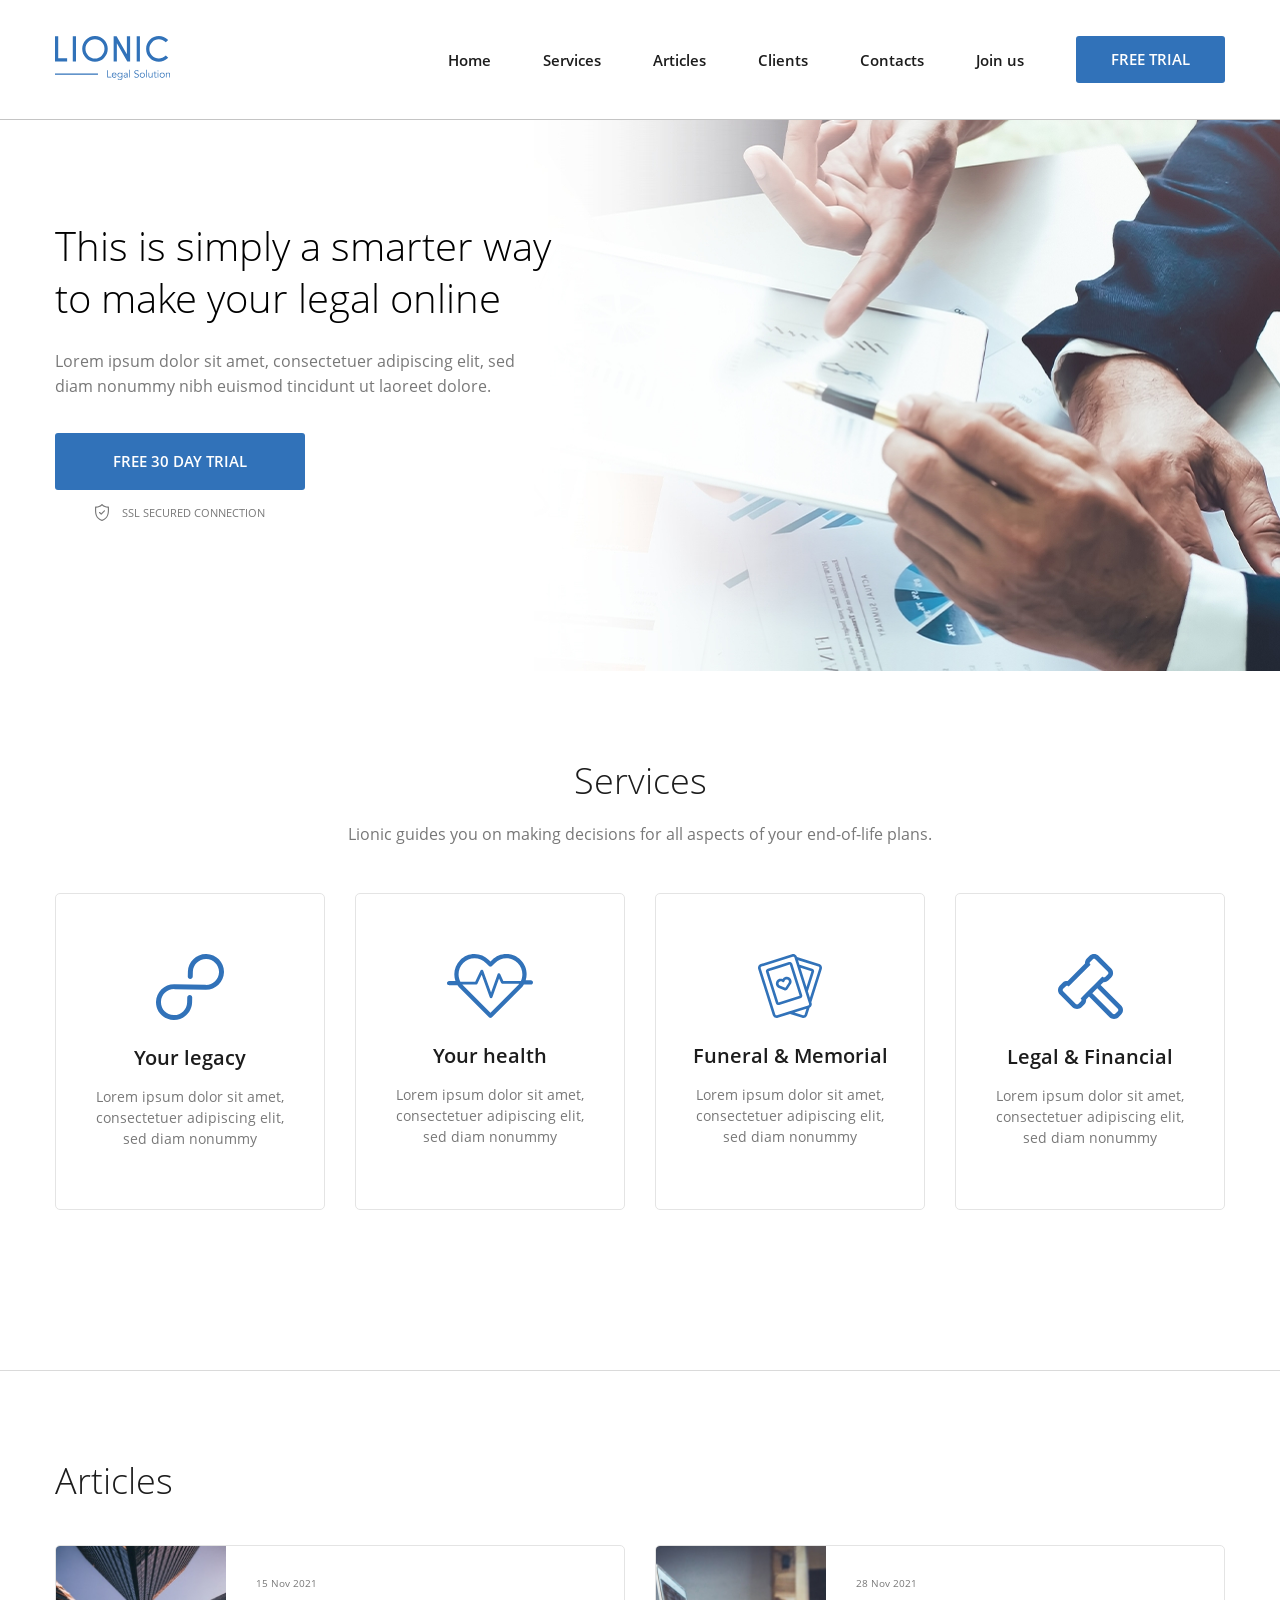
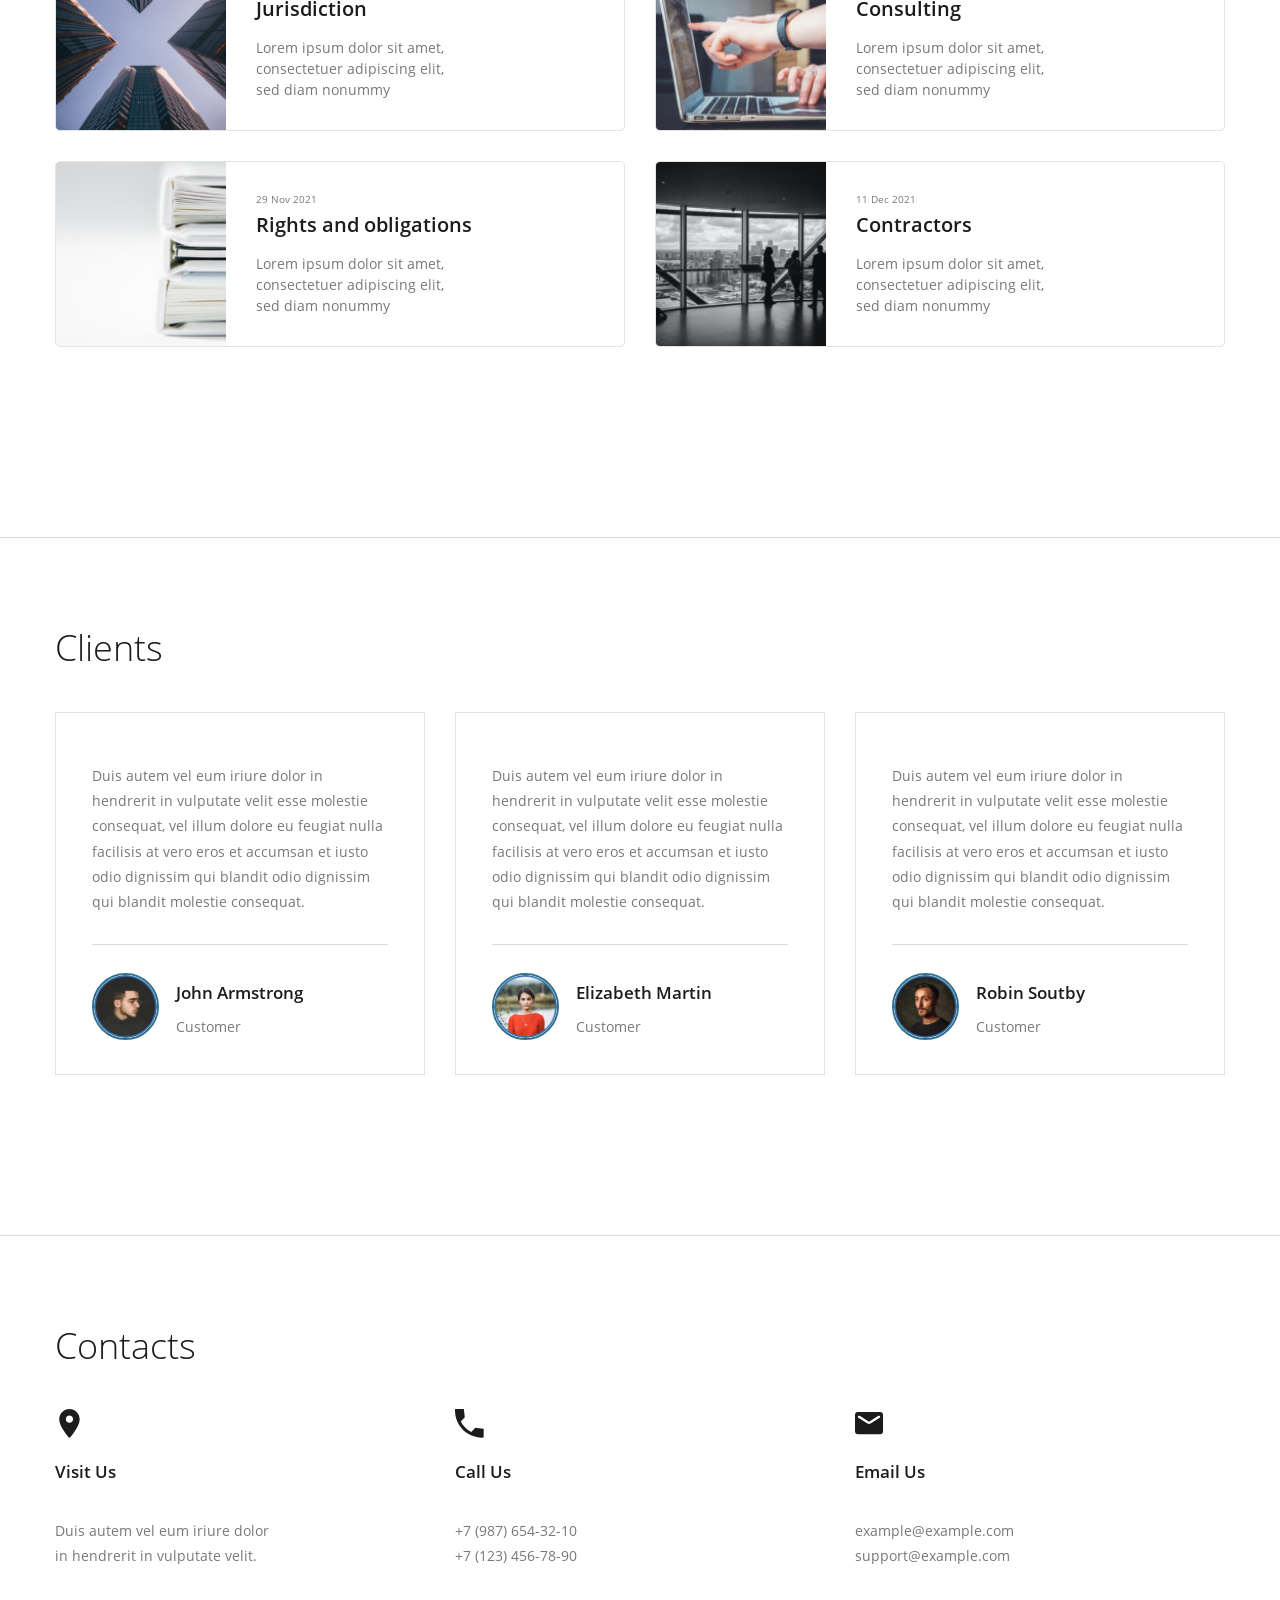
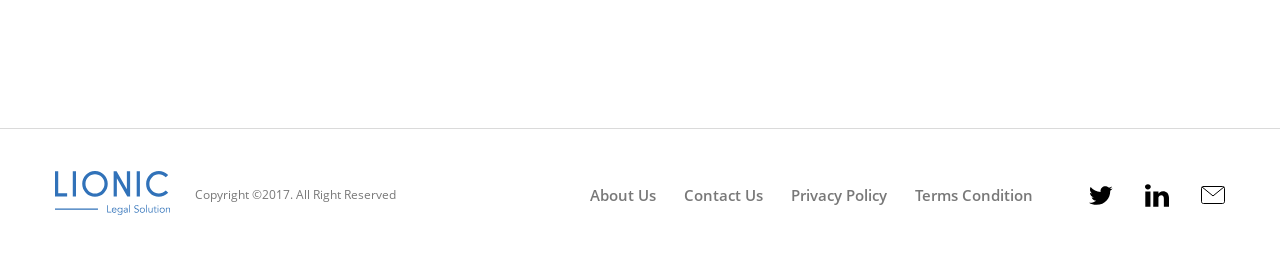
==== Lionic start/index.html @ 8b2e67ec "Новый репозиторий с пет-проектами" ====
<!DOCTYPE html>
<html lang="en">

<head>
    <meta charset="UTF-8">
    <meta name="viewport" content="width=device-width, initial-scale=1.0">
    <link rel="stylesheet" href="css/normalize.css">
    <link rel="stylesheet" href="css/style.css">
    <title>Lionic</title>
</head>

<body>
    <header class="header">
        <div class="container flex header-container">
            <a href="#" class="header-logo">
                <img src="img/logo.svg" class="header-logo" alt="Logo">
            </a>
            <nav class="header-nav">
                <ul class="list-reset header-list list-reset flex">
                    <li class="header-list-item">
                        <a href="#" class="header-link">
                            Home
                        </a>
                    </li>
                    <li class="header-list-item">
                        <a href="#services" class="header-link">
                            Services
                        </a>
                    </li>
                    <li class="header-list-item">
                        <a href="#articles" class="header-link">
                            Articles
                        </a>
                    </li>
                    <li class="header-list-item">
                        <a href="#clients" class="header-link">
                            Clients
                        </a>
                    </li>
                    <li class="header-list-item">
                        <a href="#contacts" class="header-link">
                            Contacts
                        </a>
                    </li>
                    <li class="header-list-item">
                        <a href="#join-us" class="header-link">
                            Join us
                        </a>
                    </li>
                </ul>
            </nav>
            <!-- тег с классом можно прописать: название_тега.класс_тега.подкласс_тега -->
            <button class="btn header-btn btn-reset">
                Free trial
            </button>
        </div>
    </header>
    <main class="main">
        <section id="hero" class="hero">
            <div class="container">
                <div class="hero-content flex">
                    <h1 class="hero-title">
                        This is&nbsp;simply a&nbsp;smarter way to&nbsp;make your legal online
                    </h1>
                    <p class="hero-desc">
                        Lorem ipsum dolor sit amet, consectetuer adipiscing elit, sed <br>diam nonummy nibh euismod
                        tincidunt ut&nbsp;laoreet dolore.
                    </p>
                    <div class="hero-wrapper flex">
                        <button class="btn hero-btn btn-reset">
                            FREE 30&nbsp;DAY TRIAL
                        </button>
                        <!-- прогонять весть текст через сайт типограф -->
                        <span class="hero-secure">
                            SSL secured connection
                        </span>
                    </div>
                </div>
            </div>
        </section>
        <section id="services" class="services section-offset">
            <div class="container">
                <h2 class="section-title services-title">
                    Services
                </h2>
                <p class="section-desc services-desc">
                    Lionic guides you on&nbsp;making decisions for all aspects of&nbsp;your end-of-life plans.
                </p>
                <ul class="list-reset services-items flex">
                    <li class="services-item flex">
                        <svg class="services-item-icon" width="68" height="66" viewBox="0 0 68 66" fill="none"
                            xmlns="http://www.w3.org/2000/svg">
                            <path
                                d="M50.3916 0.00398661C40.4366 -0.212013 32.1446 7.63799 31.8986 17.512L31.7746 22.483C31.7406 23.839 32.8316 24.973 34.1986 25.003C35.5656 25.032 36.7116 23.947 36.7446 22.591L36.8696 17.62C37.0476 10.471 43.0606 4.77799 50.2696 4.93399C57.4766 5.09099 63.1996 11.038 63.0216 18.187C62.8426 25.335 56.8296 31.029 49.6216 30.872L18.4986 30.197C8.54364 29.981 0.251644 37.831 0.00564401 47.705C-0.241356 57.579 7.64964 65.78 17.6056 65.995C27.5606 66.211 35.8526 58.362 36.0986 48.488L36.2216 43.572C36.2556 42.215 35.1646 41.082 33.7976 41.052C32.4306 41.022 31.2846 42.108 31.2506 43.464L31.1276 48.38C30.9496 55.529 24.9366 61.222 17.7276 61.066C10.5206 60.909 4.79764 54.962 4.97564 47.813C5.15464 40.664 11.1676 34.971 18.3756 35.127L49.4986 35.802C59.4546 36.018 67.7456 28.169 67.9926 18.295C68.2386 8.41999 60.3476 0.219987 50.3926 0.00498661L50.3916 0.00398661Z"
                                fill="#3172B9" />
                        </svg>
                        <h3 class="services-item-title">
                            Your legacy
                        </h3>
                        <p class="services-item-desc">
                            Lorem ipsum dolor sit amet, consectetuer adipiscing elit, sed diam nonummy
                        </p>
                    </li>
                    <li class="services-item flex">
                        <svg class="services-item-icon" width="86" height="64" viewBox="0 0 86 64" fill="none"
                            xmlns="http://www.w3.org/2000/svg">
                            <path
                                d="M79.622 20.272C79.622 22.336 79.316 24.352 78.726 26.27H83.868C85.045 26.27 86 27.227 86 28.406C86 29.586 85.045 30.541 83.868 30.541H77.47C77.268 30.541 77.073 30.513 76.888 30.461C76.0053 31.9743 74.9311 33.3675 73.692 34.606L44.972 63.374C44.7741 63.5725 44.539 63.73 44.2802 63.8375C44.0213 63.9449 43.7438 64.0002 43.4635 64.0002C43.1832 64.0002 42.9057 63.9449 42.6468 63.8375C42.388 63.73 42.1529 63.5725 41.955 63.374L13.233 34.606C12.1963 33.5688 11.2752 32.422 10.486 31.186C10.315 31.23 10.136 31.254 9.95 31.254H2.132C1.85176 31.2537 1.57431 31.1983 1.31551 31.0908C1.0567 30.9833 0.821595 30.8259 0.623621 30.6276C0.425646 30.4292 0.268677 30.1938 0.161676 29.9348C0.0546755 29.6758 -0.000261829 29.3983 9.38171e-07 29.118C9.38171e-07 27.938 0.955001 26.982 2.132 26.982H8.447C5.965 19.861 7.56 11.618 13.233 5.93801C15.1066 4.05015 17.3363 2.55313 19.793 1.5338C22.2497 0.514473 24.8843 -0.00687342 27.544 1.15198e-05C32.95 1.15198e-05 38.034 2.10901 41.856 5.93801L43.463 7.54701L45.07 5.93701C46.9438 4.04921 49.1737 2.55231 51.6306 1.53315C54.0874 0.513987 56.7222 -0.0071368 59.382 1.15198e-05C62.0417 -0.00681806 64.6763 0.514553 67.133 1.53388C69.5896 2.55321 71.8194 4.0502 73.693 5.93801C75.5791 7.8172 77.0741 10.0515 78.0918 12.5117C79.1094 14.972 79.6295 17.6096 79.622 20.272ZM70.678 8.95701C69.1987 7.46697 67.4383 6.28548 65.4989 5.48108C63.5595 4.67667 61.4796 4.26536 59.38 4.27101C57.2807 4.26563 55.2012 4.67706 53.2622 5.48146C51.3231 6.28586 49.563 7.46721 48.084 8.95701L44.969 12.077C44.7713 12.2754 44.5364 12.4329 44.2777 12.5403C44.019 12.6478 43.7416 12.7031 43.4615 12.7031C43.1814 12.7031 42.904 12.6478 42.6453 12.5403C42.3866 12.4329 42.1517 12.2754 41.954 12.077L38.84 8.95701C37.3608 7.46718 35.6005 6.28582 33.6613 5.48142C31.7221 4.67703 29.6424 4.26561 27.543 4.27101C25.4437 4.26546 23.3642 4.67682 21.4251 5.48123C19.486 6.28564 17.7259 7.46708 16.247 8.95701C11.173 14.04 10.232 21.718 13.425 27.763H28.236L33.538 16.479C33.783 15.959 34.277 15.634 34.891 15.663C35.1717 15.6764 35.4421 15.7726 35.6681 15.9396C35.8942 16.1065 36.0657 16.3367 36.161 16.601L44.051 38.487L50.542 20.168C50.6364 19.9007 50.8086 19.6678 51.0365 19.4992C51.2643 19.3306 51.5374 19.2341 51.8206 19.2221C52.1038 19.21 52.3842 19.283 52.6255 19.4316C52.8669 19.5802 53.0583 19.7977 53.175 20.056L56.351 27.051H73.852C76.612 21.125 75.555 13.842 70.678 8.95701ZM16.248 31.586L43.463 58.844L70.678 31.586C71.2253 31.038 71.7323 30.4512 72.195 29.83H55.736C55.179 29.83 54.373 29.573 54.143 29.064L52.046 24.444L45.404 43.189C45.204 43.755 44.67 44.135 44.069 44.136H44.066C43.466 44.136 42.933 43.76 42.729 43.196L34.653 20.798L30.426 29.794C30.192 30.292 29.99 30.541 29.439 30.541H15.293C15.593 30.901 15.912 31.249 16.248 31.586Z"
                                fill="#3172B9" />
                        </svg>

                        <h3 class="services-item-title">
                            Your health
                        </h3>
                        <p class="services-item-desc">
                            Lorem ipsum dolor sit amet, consectetuer adipiscing elit, sed diam nonummy
                        </p>
                    </li>
                    <li class="services-item flex">
                        <svg class="services-item-icon" width="64" height="64" viewBox="0 0 64 64" fill="none"
                            xmlns="http://www.w3.org/2000/svg">
                            <path
                                d="M63.8101 15.0712L53.3321 48.1442L53.5791 48.9242C53.7393 49.4246 53.7986 49.9519 53.7536 50.4754C53.7086 50.999 53.5603 51.5084 53.3171 51.9742C52.9241 52.7302 52.3171 53.3272 51.5701 53.7022L51.5611 53.7352L49.1941 61.2052C48.8722 62.2153 48.1632 63.0567 47.2223 63.5451C46.2815 64.0335 45.1853 64.1292 44.1741 63.8112L32.0001 59.9552L19.8261 63.8112C18.8148 64.1292 17.7187 64.0335 16.7778 63.5451C15.8369 63.0567 15.1279 62.2153 14.8061 61.2052L0.188058 15.0722C0.0280711 14.5716 -0.0310613 14.0444 0.0140824 13.5208C0.0592262 12.9973 0.20775 12.4879 0.451058 12.0222C0.69167 11.5548 1.02267 11.1398 1.42487 10.8013C1.82706 10.4628 2.29245 10.2075 2.79406 10.0502L33.9431 0.185169C34.9542 -0.133462 36.0504 -0.0381761 36.9915 0.450138C37.9325 0.938452 38.6415 1.77995 38.9631 2.79017L39.0401 3.03217C39.0491 3.03417 39.0581 3.03517 39.0661 3.03817L61.2061 10.0512C61.7073 10.2085 62.1723 10.4635 62.5743 10.8017C62.9763 11.1398 63.3073 11.5543 63.5481 12.0212C64.0401 12.9712 64.1331 14.0532 63.8101 15.0712ZM48.4441 54.7482L36.4161 58.5572L44.9781 61.2692C45.3153 61.3759 45.6811 61.3444 45.9951 61.1817C46.3092 61.019 46.5458 60.7382 46.6531 60.4012L48.4441 54.7482ZM51.0371 49.7302L36.4211 3.59617C36.3142 3.25923 36.078 2.97846 35.7644 2.81553C35.4507 2.65259 35.0852 2.62081 34.7481 2.72717L3.60006 12.5932C3.26006 12.7002 2.98306 12.9332 2.81906 13.2502C2.73787 13.4054 2.68829 13.5753 2.67319 13.7499C2.65808 13.9244 2.67775 14.1003 2.73106 14.2672L17.3471 60.4002C17.5691 61.1012 18.3201 61.4902 19.0211 61.2692L31.5611 57.2972C31.5891 57.2872 31.6171 57.2772 31.6461 57.2702L50.1691 51.4032C50.5091 51.2962 50.7861 51.0632 50.9491 50.7462C51.1141 50.4302 51.1451 50.0692 51.0371 49.7292V49.7302ZM48.4971 32.8832L53.4461 17.2632L42.4451 13.7792L48.4971 32.8832ZM61.1801 13.2482C61.0998 13.0927 60.9896 12.9547 60.8557 12.8421C60.7218 12.7295 60.567 12.6446 60.4001 12.5922L40.0231 6.13817L41.4691 10.6992C41.5571 10.7092 41.6451 10.7272 41.7321 10.7552L54.2501 14.7202C54.5841 14.8251 54.894 14.9951 55.1619 15.2205C55.4299 15.4458 55.6505 15.722 55.8111 16.0332C55.9734 16.3437 56.0726 16.6834 56.1028 17.0325C56.133 17.3817 56.0937 17.7333 55.9871 18.0672L49.8951 37.2952L51.9331 43.7292L61.2681 14.2652C61.3751 13.9252 61.3441 13.5652 61.1801 13.2482ZM30.9401 23.3342C31.5152 23.6305 32.0259 24.038 32.4425 24.533C32.8591 25.0281 33.1733 25.6008 33.3671 26.2182C33.5725 26.8636 33.633 27.5464 33.5443 28.2179C33.4557 28.8895 33.22 29.5332 32.8541 30.1032L29.6411 35.1242C29.3916 35.5124 29.0489 35.8318 28.6441 36.0533C28.2393 36.2748 27.7855 36.3913 27.3241 36.3922C26.9701 36.3922 26.6161 36.3242 26.2841 36.1882L20.7651 33.9342C20.1378 33.6788 19.5745 33.2882 19.1154 32.7902C18.6563 32.2922 18.3127 31.6991 18.1091 31.0532C17.9119 30.437 17.8389 29.7879 17.8943 29.1433C17.9498 28.4988 18.1326 27.8716 18.4321 27.2982C18.7284 26.723 19.1359 26.2124 19.631 25.7958C20.126 25.3792 20.6988 25.0649 21.3161 24.8712C22.3839 24.536 23.5338 24.5727 24.5781 24.9752C25.1998 24.0444 26.1189 23.352 27.1851 23.0112C27.8013 22.8143 28.4504 22.7414 29.0949 22.7969C29.7394 22.8523 30.3665 23.0349 30.9401 23.3342ZM30.8251 27.0232C30.7361 26.7402 30.5919 26.4777 30.4009 26.2508C30.2098 26.0239 29.9757 25.8371 29.7121 25.7012C29.4491 25.5638 29.1615 25.48 28.8659 25.4546C28.5703 25.4292 28.2726 25.4627 27.9901 25.5532C27.6178 25.6698 27.2823 25.8815 27.0168 26.1673C26.7513 26.4532 26.565 26.8033 26.4761 27.1832C26.4221 27.4065 26.3114 27.6121 26.1547 27.7801C25.998 27.9481 25.8006 28.0729 25.5816 28.1422C25.3626 28.2116 25.1294 28.2233 24.9045 28.1762C24.6797 28.129 24.4708 28.0247 24.2981 27.8732C24.0064 27.614 23.6523 27.4353 23.2705 27.3546C22.8888 27.274 22.4926 27.2942 22.1211 27.4132C21.838 27.5024 21.5755 27.6468 21.3488 27.8382C21.122 28.0296 20.9355 28.2641 20.8001 28.5282C20.6627 28.7911 20.5789 29.0788 20.5535 29.3743C20.5281 29.6699 20.5616 29.9676 20.6521 30.2502C20.8271 30.8032 21.2371 31.2472 21.7751 31.4672L27.2931 33.7212C27.3114 33.7292 27.3322 33.7299 27.3511 33.7232C27.3696 33.7176 27.3856 33.7055 27.3961 33.6892L30.6091 28.6672C30.9231 28.1772 31.0021 27.5792 30.8261 27.0252L30.8251 27.0232ZM44.1721 40.9302C44.2788 41.2638 44.3183 41.6152 44.2882 41.9642C44.2582 42.3132 44.1592 42.6527 43.9971 42.9632C43.8365 43.2746 43.6158 43.5511 43.3477 43.7767C43.0796 44.0022 42.7694 44.1723 42.4351 44.2772L21.2401 50.9922C20.5659 51.2044 19.835 51.1408 19.2077 50.8152C18.5803 50.4896 18.1076 49.9286 17.8931 49.2552L8.01306 18.0682C7.90624 17.7344 7.8667 17.3828 7.89674 17.0336C7.92678 16.6845 8.0258 16.3448 8.18806 16.0342C8.34862 15.723 8.56923 15.4468 8.83717 15.2215C9.1051 14.9961 9.41503 14.8261 9.74906 14.7212L30.9451 8.00717C31.6194 7.79435 32.3506 7.85772 32.9782 8.18336C33.6059 8.509 34.0788 9.07032 34.2931 9.74417L44.1721 40.9302ZM41.6301 41.7352L31.7501 10.5492L21.9781 13.6432L10.5531 17.2622L20.4331 48.4482L41.6301 41.7352Z"
                                fill="#3172B9" />
                        </svg>
                        <h3 class="services-item-title">
                            Funeral &amp;&nbsp;Memorial
                        </h3>
                        <p class="services-item-desc">
                            Lorem ipsum dolor sit amet, consectetuer adipiscing elit, sed diam nonummy
                        </p>
                    </li>
                    <li class="services-item flex">
                        <svg class="services-item-icon" width="65" height="65" viewBox="0 0 65 65" fill="none"
                            xmlns="http://www.w3.org/2000/svg">
                            <path
                                d="M63.131 51.506C64.3269 52.7045 64.9985 54.3285 64.9985 56.0215C64.9985 57.7146 64.3269 59.3385 63.131 60.537L60.54 63.13C59.9482 63.7249 59.2442 64.1965 58.4689 64.5175C57.6935 64.8385 56.8622 65.0025 56.023 65C55.184 65.0024 54.3529 64.8384 53.5777 64.5174C52.8025 64.1964 52.0987 63.7249 51.507 63.13L30.988 42.613L28.126 45.475C28.2028 46.397 28.077 47.3246 27.7574 48.1928C27.4378 49.061 26.9322 49.8488 26.276 50.501L23.55 53.227C22.9583 53.8218 22.2545 54.2934 21.4793 54.6143C20.7042 54.9353 19.873 55.0994 19.034 55.097C18.1952 55.0993 17.3642 54.9352 16.5892 54.6142C15.8142 54.2932 15.1106 53.8217 14.519 53.227L1.86503 40.575C0.66925 39.3767 -0.00231934 37.7529 -0.00231934 36.06C-0.00231934 34.3671 0.66925 32.7434 1.86503 31.545L4.59103 28.819C5.24326 28.1629 6.03107 27.6573 6.89928 27.3377C7.76748 27.0182 8.69507 26.8923 9.61703 26.969L26.97 9.61902C26.8953 8.69769 27.0219 7.77112 27.341 6.90358C27.6601 6.03605 28.1641 5.24832 28.818 4.59502L31.543 1.87002C32.1347 1.27539 32.8383 0.803958 33.6133 0.48298C34.3883 0.162003 35.2192 -0.00214761 36.058 2.1214e-05C37.764 2.1214e-05 39.368 0.664021 40.574 1.87002L53.227 14.522C54.4226 15.7205 55.094 17.3442 55.094 19.037C55.094 20.7298 54.4226 22.3536 53.227 23.552L50.502 26.278C49.8497 26.9342 49.0617 27.4398 48.1933 27.7594C47.3249 28.079 46.3972 28.2048 45.475 28.128L42.613 30.99L63.131 51.506ZM31.164 35.784L35.783 31.165L39.243 27.705L44.398 22.551L44.798 22.951C45.126 23.279 45.556 23.443 45.986 23.443C46.416 23.443 46.846 23.279 47.175 22.951L49.9 20.226C50.0561 20.07 50.1798 19.8848 50.2643 19.681C50.3487 19.4771 50.3922 19.2587 50.3922 19.038C50.3922 18.8174 50.3487 18.5989 50.2643 18.3951C50.1798 18.1912 50.0561 18.006 49.9 17.85L37.246 5.19702C37.0901 5.04084 36.905 4.91699 36.7011 4.83256C36.4972 4.74813 36.2787 4.70479 36.058 4.70502C35.628 4.70502 35.198 4.86902 34.87 5.19702L32.144 7.92202C31.9879 8.07804 31.864 8.26332 31.7794 8.46725C31.6949 8.67118 31.6514 8.88977 31.6514 9.11052C31.6514 9.33128 31.6949 9.54987 31.7794 9.7538C31.864 9.95773 31.9879 10.143 32.144 10.299L32.544 10.699L10.694 32.546L10.294 32.146C10.1381 31.9898 9.95296 31.866 9.74909 31.7816C9.54523 31.6971 9.32669 31.6538 9.10603 31.654C8.67603 31.654 8.24603 31.818 7.91803 32.146L5.19303 34.87C5.03701 35.026 4.91325 35.2112 4.82881 35.4151C4.74437 35.6189 4.70091 35.8374 4.70091 36.058C4.70091 36.2787 4.74437 36.4971 4.82881 36.701C4.91325 36.9048 5.03701 37.09 5.19303 37.246L17.846 49.9C18.174 50.228 18.604 50.392 19.034 50.392C19.464 50.392 19.894 50.228 20.223 49.9L22.948 47.175C23.1042 47.019 23.2281 46.8337 23.3126 46.6298C23.3971 46.4259 23.4407 46.2073 23.4407 45.9865C23.4407 45.7658 23.3971 45.5472 23.3126 45.3433C23.2281 45.1393 23.1042 44.954 22.948 44.798L22.548 44.398L27.703 39.244L31.164 35.784ZM59.804 54.834L39.285 34.317L34.315 39.287L54.835 59.803C55.162 60.131 55.593 60.295 56.023 60.295C56.453 60.295 56.883 60.131 57.211 59.803L59.804 57.21C59.9601 57.054 60.0838 56.8688 60.1683 56.665C60.2527 56.4611 60.2962 56.2427 60.2962 56.022C60.2962 55.8014 60.2527 55.5829 60.1683 55.3791C60.0838 55.1752 59.9601 54.99 59.804 54.834Z"
                                fill="#3172B9" />
                        </svg>
                        <h3 class="services-item-title">
                            Legal &amp;&nbsp;Financial
                        </h3>
                        <p class="services-item-desc">
                            Lorem ipsum dolor sit amet, consectetuer adipiscing elit, sed diam nonummy
                        </p>
                    </li>
                </ul>
            </div>
        </section>
        <section id="articles" class="articles section-offset">
            <div class="container">
                <h2 class="section-title articles-title">
                    Articles
                </h2>
                <ul class="list-reset articles-list flex">
                    <li class="articles-item">
                        <article class="blog-preview flex">
                            <img src="img/blog-1.jpg" alt="Blog photo 1" class="blog-preview-image">
                            <div class="blog-preview-text">
                                <time datetime="2021-11-15 19:30" class="blog-preview-time">
                                    15 Nov 2021
                                </time>
                                <h3 class="blog-preview-title">
                                    Jurisdiction
                                </h3>
                                <p class="blog-preview-desc">
                                    Lorem ipsum dolor sit amet, consectetuer adipiscing elit, sed diam nonummy
                                </p>
                            </div>
                        </article>
                    </li>
                    <li class="articles-item">
                        <article class="blog-preview flex">
                            <img src="img/blog-2.jpg" alt="Blog photo 2" class="blog-preview-image">
                            <div class="blog-preview-text">
                                <time datetime="2021-11-15 19:30" class="blog-preview-time">
                                    28 Nov 2021
                                </time>
                                <h3 class="blog-preview-title">
                                    Consulting
                                </h3>
                                <p class="blog-preview-desc">
                                    Lorem ipsum dolor sit amet, consectetuer adipiscing elit, sed diam nonummy
                                </p>
                            </div>
                        </article>
                    </li>
                    <li class="articles-item">
                        <article class="blog-preview flex">
                            <img src="img/blog-3.jpg" alt="Blog photo 3" class="blog-preview-image">
                            <div class="blog-preview-text">
                                <time datetime="2021-11-15 19:30" class="blog-preview-time">
                                    29 Nov 2021
                                </time>
                                <h3 class="blog-preview-title">
                                    Rights and obligations
                                </h3>
                                <p class="blog-preview-desc">
                                    Lorem ipsum dolor sit amet, consectetuer adipiscing elit, sed diam nonummy
                                </p>
                            </div>
                        </article>
                    </li>
                    <li class="articles-item">
                        <article class="blog-preview flex">
                            <img src="img/blog-4.jpg" alt="Blog photo 4" class="blog-preview-image">
                            <div class="blog-preview-text">
                                <time datetime="2021-11-15 19:30" class="blog-preview-time">
                                    11 Dec 2021
                                </time>
                                <h3 class="blog-preview-title">
                                    Contractors
                                </h3>
                                <p class="blog-preview-desc">
                                    Lorem ipsum dolor sit amet, consectetuer adipiscing elit, sed diam nonummy
                                </p>
                            </div>
                        </article>
                    </li>
                </ul>
            </div>
        </section>
        <section id="clients" class="clients section-offset">
            <div class="container">
                <h2 class="section-title clients-title">
                    Clients
                </h2>
                <ul class="list-reset clients-list flex">
                    <li class="clients-item flex">
                        <p class="clients-item-desc">
                            Duis autem vel eum iriure dolor in hendrerit in vulputate velit esse molestie consequat, vel
                            illum dolore eu feugiat nulla facilisis at vero eros et accumsan et iusto odio dignissim qui
                            blandit odio dignissim qui blandit molestie consequat.
                        </p>
                        <div class="clients-user flex">
                            <div class="clients-avatar">
                                <img src="img/client-1.jpg" alt="John Armstrong">
                            </div>
                            <div class="clients-text">

                                <div class="clients-name">
                                    John Armstrong
                                </div>
                                <span class="clients-post">
                                    Customer
                                </span>
                            </div>
                        </div>
                    </li>
                    <li class="clients-item flex">
                        <p class="clients-item-desc">
                            Duis autem vel eum iriure dolor in hendrerit in vulputate velit esse molestie consequat, vel
                            illum dolore eu feugiat nulla facilisis at vero eros et accumsan et iusto odio dignissim qui
                            blandit odio dignissim qui blandit molestie consequat.
                        </p>
                        <div class="clients-user flex">
                            <div class="clients-avatar">
                                <img src="img/client-2.jpg" alt="Elizabeth Martin">
                            </div>
                            <div class="clients-text">

                                <div class="clients-name">
                                    Elizabeth Martin
                                </div>
                                <span class="clients-post">
                                    Customer
                                </span>
                            </div>
                        </div>
                    </li>
                    <li class="clients-item flex">
                        <p class="clients-item-desc">
                            Duis autem vel eum iriure dolor in hendrerit in vulputate velit esse molestie consequat, vel
                            illum dolore eu feugiat nulla facilisis at vero eros et accumsan et iusto odio dignissim qui
                            blandit odio dignissim qui blandit molestie consequat.
                        </p>
                        <div class="clients-user flex">
                            <div class="clients-avatar">
                                <img src="img/client-3.jpg" alt="Robin Soutby">
                            </div>
                            <div class="clients-text">

                                <div class="clients-name">
                                    Robin Soutby
                                </div>
                                <span class="clients-post">
                                    Customer
                                </span>
                            </div>
                        </div>
                    </li>
                </ul>

            </div>
        </section>
        <section id="contacts" class="contacts section-offset">
            <div class="container">
                <h2 class="section-title contacts-title">
                    Contacts
                </h2>
                <address class="contacts-address">
                    <ul class="list-reset contacts-list flex">
                        <li class="contacts-item flex contacts-item-address">
                            <strong class="contacts-item-caption">Visit Us</strong>
                            <p class="contacts-item-text">
                                Duis autem vel eum iriure dolor in&nbsp;hendrerit in&nbsp;vulputate velit.
                            </p>
                        </li>
                        <li class="contacts-item flex contacts-item-call">
                            <strong class="contacts-item-caption">Call Us</strong>
                            <a href="tel:+79876543210" class="contacts-item-link">
                                +7 (987) 654-32-10
                            </a>
                            <a href="tel:+71234567890" class="contacts-item-link">
                                +7 (123) 456-78-90
                            </a>
                            <!-- если номер в ссылке то нужна приписка tel: -->

                        </li>
                        <li class="contacts-item flex contacts-item-mail">
                            <strong class="contacts-item-caption">Email Us</strong>
                            <a href="mailto:example@example.com" class="contacts-item-link">
                                example@example.com
                            </a>
                            <a href="mailto:support@example.com" class="contacts-item-link">
                                support@example.com
                            </a>
                            <!-- если почта в ссылке то нужна приписка mailto: -->
                        </li>
                    </ul>
                </address>
            </div>

        </section>
        <!-- <section id="join-us" class="join-us">

        </section> -->
    </main>
    <footer class="footer">
        <div class="container flex footer-container">
            <div class="footer-left flex">
                <a href="#" class="footer-logo">
                    <img src="img/logo.svg" alt="Logo">
                </a>
                <small class="footer-copy">
                    Copyright ©2017. All Right Reserved
                </small>
            </div>
            <div class="footer-right flex">
                <nav class="footer-nav">
                    <ul class="footer-list list-reset flex">
                        <li class="footer-item">
                            <a href="#" target="_blank" class="footer-link">About Us</a>
                        </li>
                        <li class="footer-item">
                            <a href="#" target="_blank" class="footer-link">Contact Us</a>
                        </li>
                        <li class="footer-item">
                            <a href="#" target="_blank" class="footer-link">Privacy Policy</a>
                        </li>
                        <li class="footer-item">
                            <a href="#" target="_blank" class="footer-link">Terms Condition</a>
                        </li>
                    </ul>
                </nav>
                <ul class="social list-reset flex">
                    <li class="social-item"><a href="#" class="social-link social-link-tw"></a></li>
                    <li class="social-item"><a href="#" class="social-link social-link-linkedin"></a></li>
                    <li class="social-item"><a href="#" class="social-link social-link-mail"></a></li>
                </ul>
            </div>
        </div>
    </footer>
</body>

</html>
---- Lionic start/css/style.css ----
html {
  box-sizing: border-box;
}

*,
*::before,
*::after {
  box-sizing: inherit;
}

a {
  color: inherit;
  text-decoration: none;
}

img {
  max-width: 100%;
}

@font-face {
  font-family: "OpenSans";
  src: local("OpenSans-Regular"), 
    url("../fonts/OpenSansRegular.woff2"), format("woff2"),
    url("../fonts/OpenSansRegular.woff"), format("woff");
  font-weight: 400;
  font-style: normal;
  font-display: swap;
}

@font-face {
  font-family: "OpenSans";
  src: local("OpenSans-Light"), 
    url("../fonts/OpenSansLight.woff2"), format("woff2"),
    url("../fonts/OpenSansLight.woff"), format("woff");
  font-weight: 300;
  font-style: normal;
  font-display: swap;
}

@font-face {
  font-family: "OpenSans";
  src: local("OpenSans-Bold"), 
    url("../fonts/OpenSansSemiBold.woff2"), format("woff2"),
    url("../fonts/OpenSansSemiBold.woff"), format("woff");
  font-weight: 600;
  font-style: normal;
  font-display: swap;
}

/* так подлючать шрифты, скачать заранее */

body {
  min-width: 1200px;
  font-family: "OpenSans", sans-serif;
  font-weight: 400;
}

/* glob */
.list-reset {
  margin: 0;
  padding: 0;
  list-style: none;
}

.btn-reset {
  padding: 0;
  border: none;
  background-color: transparent;
  cursor: pointer;
}

.flex {
  display: flex;
}

.container {
  width: 1200px;
  padding: 0 15px;
  margin: 0 auto;
}

.section-title {
  margin: 0;
  margin-bottom: 40px;
  font-weight: 300;
  font-size: 36px;
  line-height: 1.3;
  color: #1c1c1c;
}

.section-desc {
  margin: 0;
  margin-bottom: 50px;
  font-weight: 400;
  font-size: 16px;
  text-align: center;
  color: #787878;
}

.section-offset {
  padding-top: 87px;
  padding-bottom: 160px;
}

/* header */
.header {
  padding: 36px 0;
  border-bottom: 1px solid #c4c4c4;
  background-color: #fff;
}

.header-link {
  font-weight: 600;
  font-size: 15px;
  color: #1c1c1c
}

.btn {
  font-weight: 600;
  font-size: 15px;
  color: #fff;
  text-transform: uppercase;
  border-radius: 3px;
  padding: 15px 35px;
  background-color: #3172b9;
}

.header-container {
  align-items: center;
}

.header-logo {
  margin-right: auto;

}

.header-nav {
  margin-right: 52px;
}

.header-list-item:not(:last-child) {
  margin-right: 52px;
}

/* hero */
.hero {
  padding-top: 100px;
  padding-bottom: 150px;
  background-image: url('../img/hero-bg.jpg');
  background-size: cover;
  background-repeat: no-repeat;
  background-position: center;
}

.hero-content {
  max-width: 50%;
  flex-direction: column;
  align-items: flex-start;
}

.hero-title {
  margin: 0;
  margin-bottom: 25px;
  font-weight: 300;
  font-size: 40px;
  line-height: 1.3;
}

.hero-desc {
  margin: 0;
  margin-bottom: 34px;
  font-weight: 400;
  font-size: 16px;
  line-height: 1.55;
  color: #787878;
}

.hero-wrapper {
  flex-direction: column;
  align-items: center;
}

.hero-btn {
  min-width: 250px;
  margin: 0;
  margin-bottom: 14px;
  padding: 20px 0;
  text-align: center;
}

.hero-secure {
  font-weight: 400;
  font-size: 11px;
  line-height: 1.55;
  text-transform: uppercase;
  color: #787878;
  background-image: url(../img/secure.svg);
  background-repeat: no-repeat;
  background-position: left center;
  background-size: 14px 17px;
  padding-left: 27px;
}

/* services */
.services {
  border-bottom: 1px solid #dadada;
}

.services-title {
  text-align: center;
  margin-bottom: 20px;
}

.services-desc{
  text-align: center;
}

.services-item {
  width: 270px;
  flex-direction: column;
  align-items: center;
  padding: 60px 30px;
  border: 1px solid #e4e4e4;
  border-radius: 5px;
}

.services-item:not(:nth-child(4n)) {
  margin-right: 30px;
}

.services-item-icon {
  margin-bottom: 25px;
}

.services-item-title {
  margin: 0;
  margin-bottom: 15px;
  font-weight: 600;
  font-size: 20px;
  line-height: 1.3;
  text-align: center;
  color: #1c1c1c;
}

.services-item-desc {
  margin: 0;
  text-align: center;
  font-weight: 400;
  font-size: 14px;
  line-height: 1.5;
  text-align: center;
  color: #787878;
}

/* articles */
.articles {
  border-bottom: 1px solid #dadada
}

.articles-list {
  flex-wrap: wrap;
}

.articles-item {
  width: 570px;
  margin-bottom: 30px;
}

.blog-preview {
  overflow: hidden;
  border: 1px solid #e4e4e4;
  border-radius: 5px;
}

/* overflow:hidden - убирает углы картинки, выходящие за рамки бордера */

.blog-preview-time {
  font-weight: 400;
  font-size: 10px;
  line-height: 150%;
  color: #787878;
}

.blog-preview-title {
  font-weight: 600;
  font-size: 20px;
  line-height: 130%;
  color: #1c1c1c;
}

.blog-preview-desc {
  font-weight: 400;
  font-size: 14px;
  line-height: 150%;
  color: #787878;
  max-width: 210px;
}

.articles-item:not(:nth-child(2n)) {
  margin-right: 30px;
}

.blog-preview-image {
  object-fit: cover;
}

/* object-fit: cover - масштабирует изображениетак, чтобы оно 
полностью заполнило область контейнера, сохраняя исходные пропорции */

.blog-preview-text {
  padding: 30px;
}

.blog-preview-time {
  display: block;
  margin-bottom: 5px;
}

.blog-preview-title {
  margin: 0;
  margin-bottom: 15px;
}

.blog-preview-desc {
  margin: 0;
}

/* clients */

.clients {
  border-bottom: 1px solid #dadada
}

.clients-item {
  flex-direction: column;
  width: 370px;
  padding: 50px 36px;
  padding-bottom: 30px;
  border: 1px solid #e4e4e4;
}

.clients-item:not(:nth-child(3n)) {
  margin-right: 30px;
}

.clients-item-desc {
  margin: 0;
  margin-bottom: 30px;
  font-weight: 400;
  font-size: 14px;
  line-height: 180%;
  color: #787878;
}

.clients-user {
  margin-top: auto;
  padding-top: 28px;
  max-width: 100%;
  align-items: center;
  border-top: 1px solid #dadada;
}

.clients-avatar {
  flex-shrink: 0;
  width: 67px;
  margin-right: 17px;
}

.clients-avatar img {
  width: 100%;
  height: 100%;
  border: 2px solid #317289;
  border-radius: 100%;
}

.clients-name {
  margin-bottom: 5px;
  font-weight: 600;
  font-size: 17px;
  line-height: 180%;
  color: #1c1c1c; 
}

.clients-post {
  font-weight: 400;
  font-size: 14px;
  line-height: 180%;
  color: #787878;
}

/* contacts */

.contacts {
  border-bottom: 1px solid #dadada
}

.contacts-address {
  font-style: normal;
}

.contacts-item {
  flex-direction: column;
  width: 370px;
  background-position: left top;
  background-repeat: no-repeat;
  background-size: 29px 29px;
  padding-top: 48px;
}

.contacts-item-address {
  background-image: url('../img/location.svg');
}

.contacts-item-call {
  background-image: url('../img/phone.svg');
}

.contacts-item-mail {
  background-image: url('../img/mail.svg');
}

.contacts-item:not(:nth-child(3n)) {
  margin-right: 30px;
}

.contacts-item-caption {
  margin-bottom: 30px;
  font-weight: 600;
  font-size: 17px;
  line-height: 180%;
  color: #1c1c1c;
}

.contacts-item-text {
  margin: 0;
  max-width: 215px;
  font-weight: 400;
  font-size: 14px;
  line-height: 180%;
  color: #787878;
}

.contacts-item-link {
  font-weight: 400;
  font-size: 14px;
  line-height: 180%;
  color: #787878;
}

/* footer */

.footer {
  padding: 42px 0;
}

.footer-container {
  align-items: center;
  justify-content: space-between;
}

.footer-left,
.footer-right {
  align-items: center;
}

.footer-logo {
  margin-right: 25px;
}

.footer-item:not(:last-child) {
  margin-right: 28px;
}

.footer-copy {
  font-weight: 400;
  font-size: 12px;
  color: #787878;
}

.footer-link {
  font-weight: 600;
  font-size: 15px;
  color: #787878;
}

.footer-nav {
  margin-right: 56px;
}
.social-link {
  width: 24px;
  height: 24px;
  display: block;
  background-size: contain;
  background-position: center;
  background-repeat: no-repeat;
}

.social-item:not(:last-child) {
  margin-right: 32px;
}

.social-link-tw {
  background-image: url("../img/footer-tw.svg");
}

.social-link-linkedin {
  background-image: url("../img/footer-li.svg");
}

.social-link-mail {
  background-image: url("../img/footer-mail.svg");
}
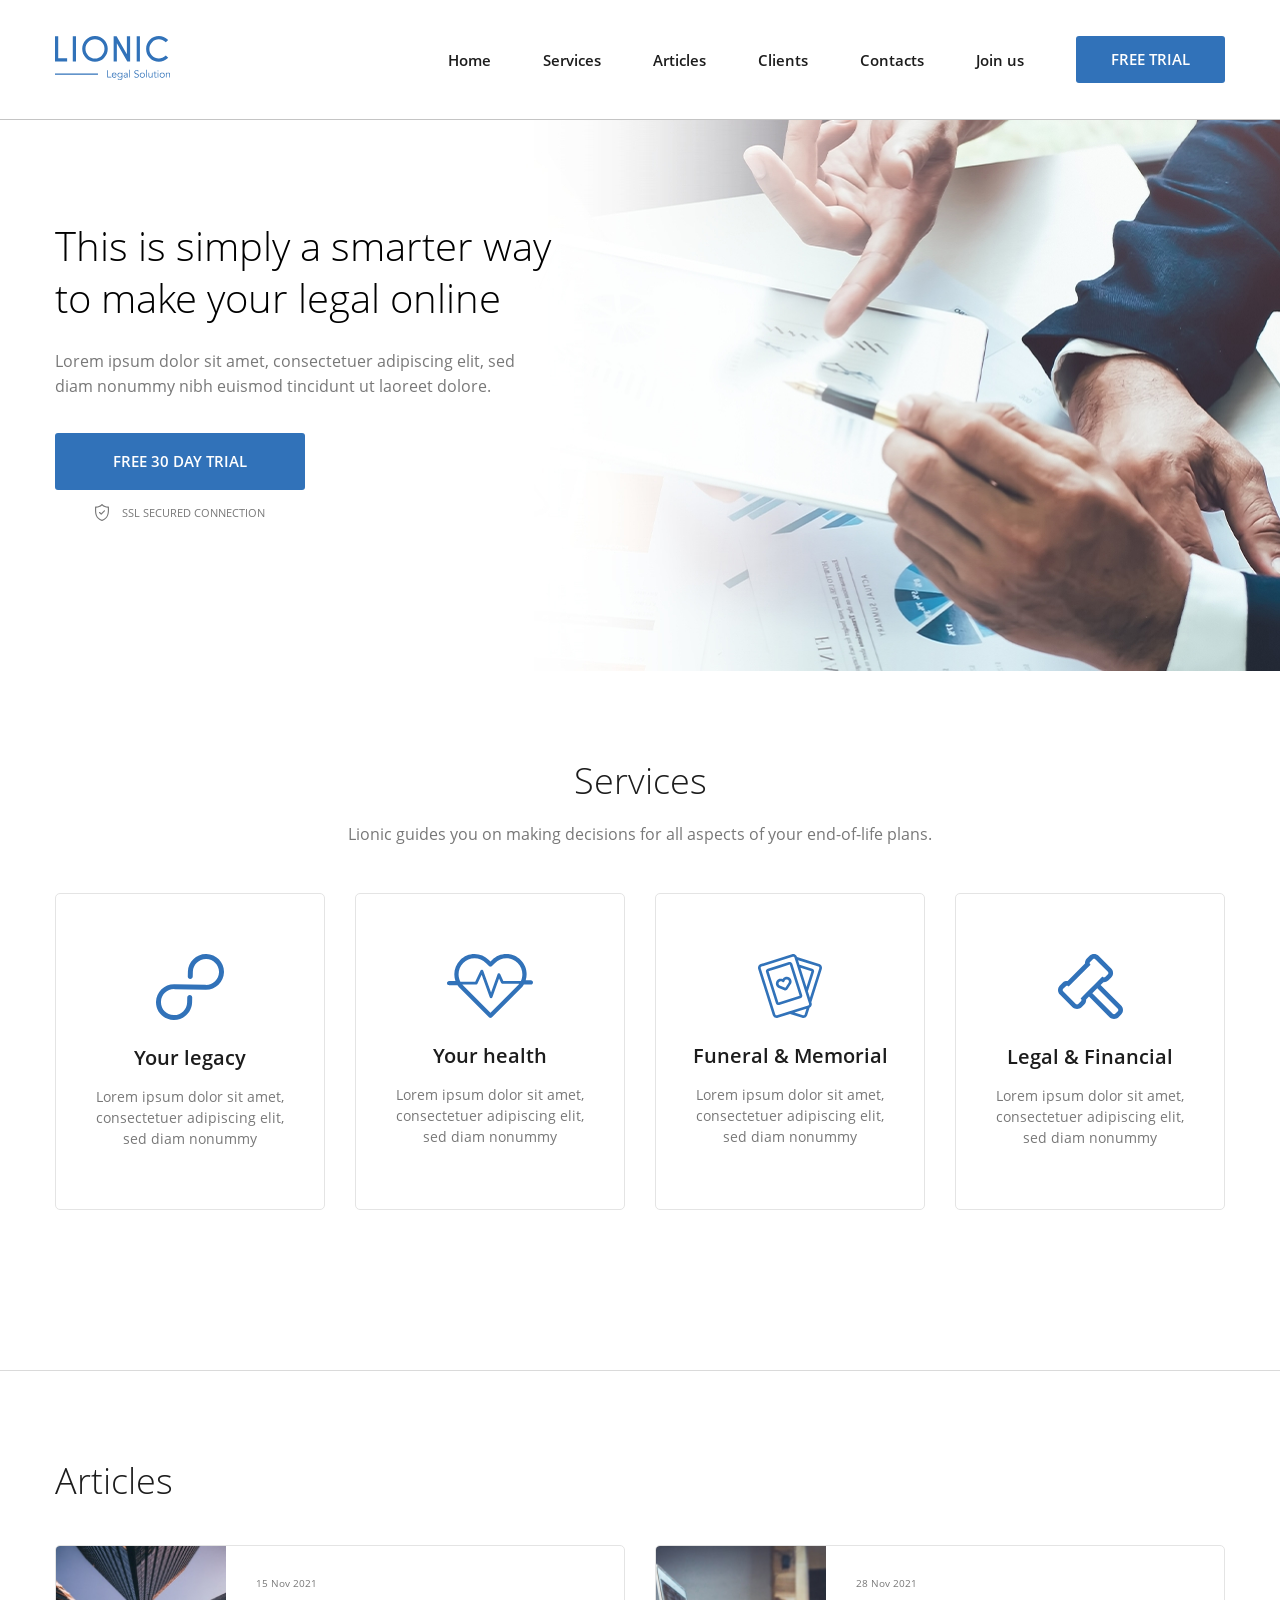
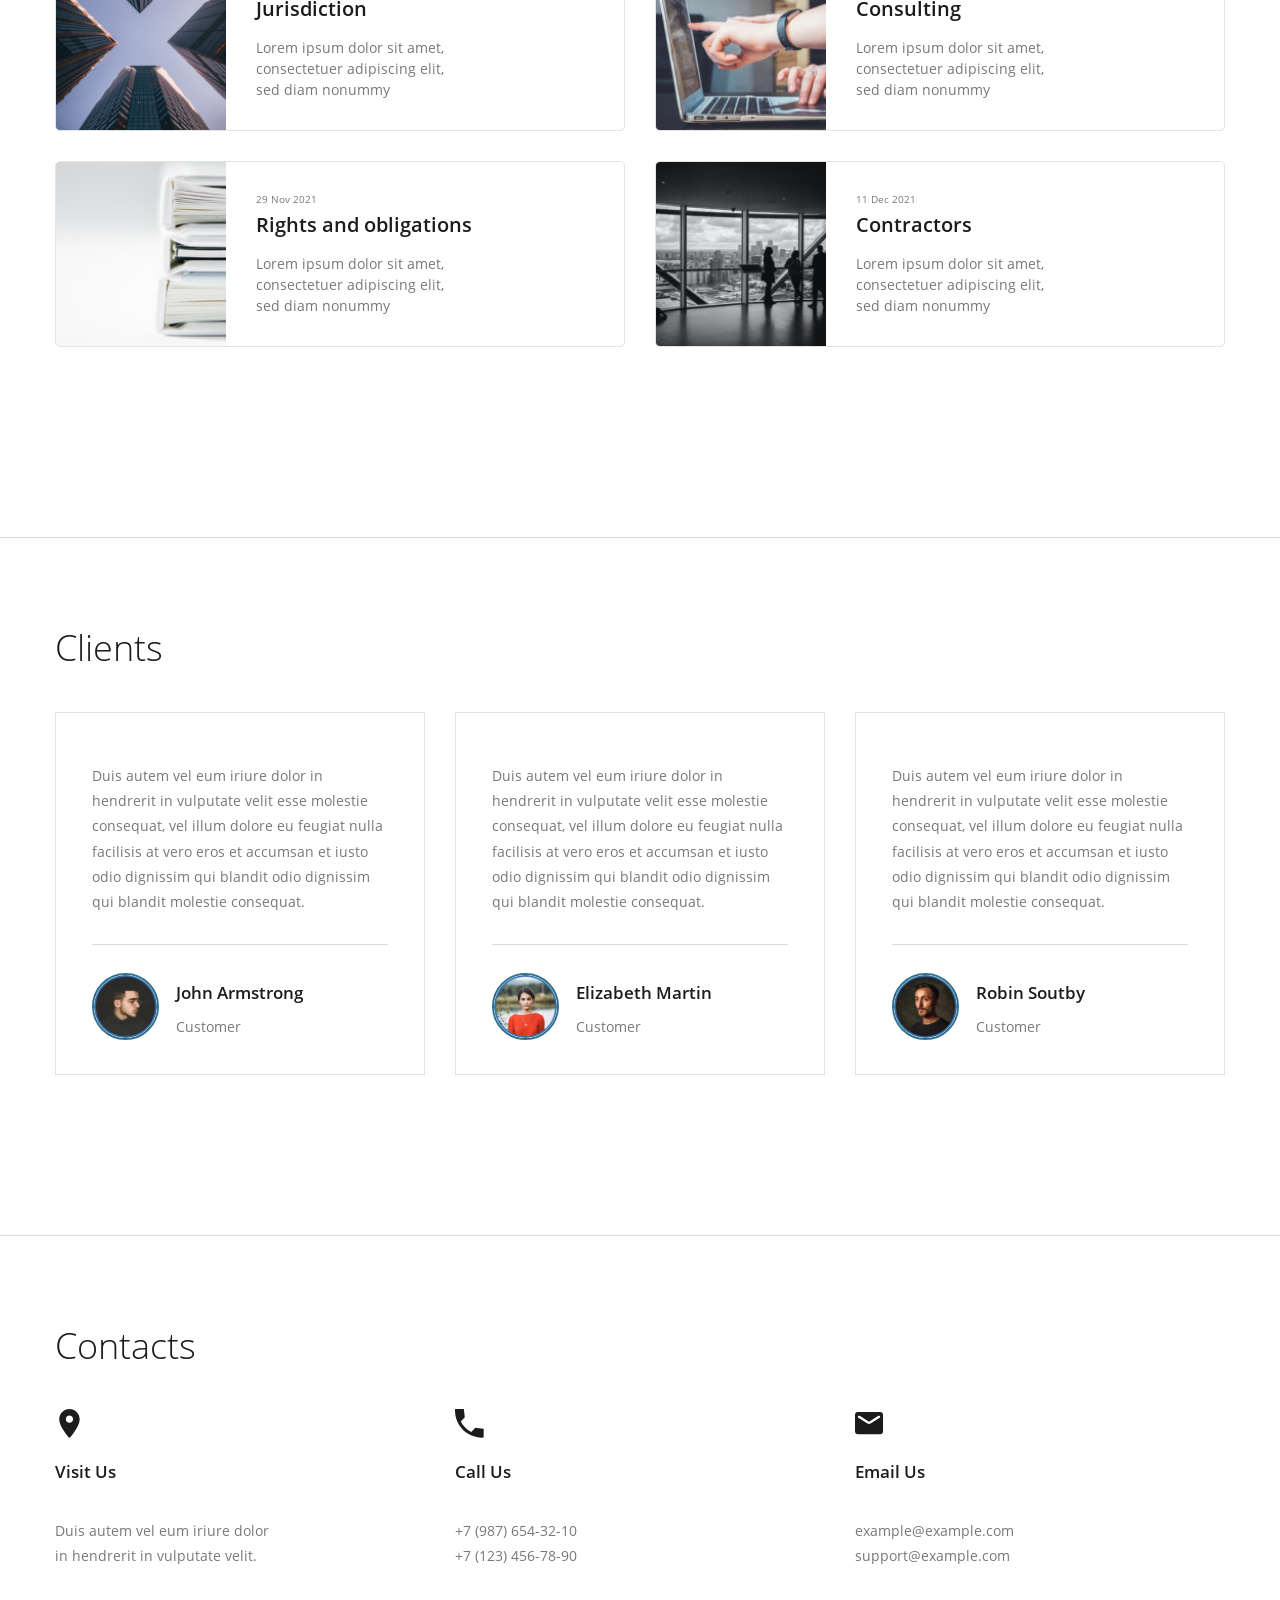
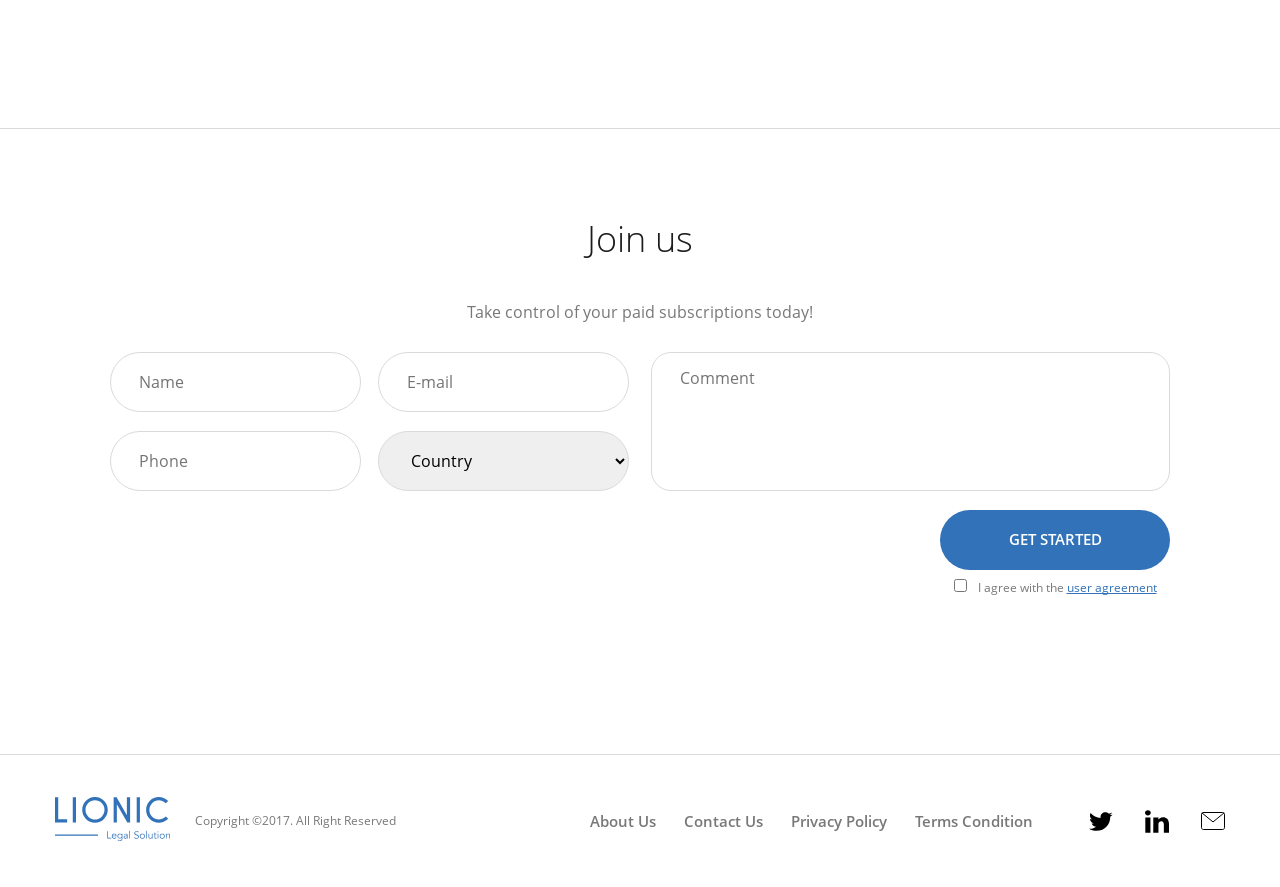
==== commit 9f9939ec: "Lionic project update - "Join us" section (forms added) Обновил проект Lionic по разделу 9 Skillbox " ====
--- a/Lionic start/index.html
+++ b/Lionic start/index.html
@@ -2,375 +2,408 @@
 <html lang="en">
 
 <head>
-    <meta charset="UTF-8">
-    <meta name="viewport" content="width=device-width, initial-scale=1.0">
-    <link rel="stylesheet" href="css/normalize.css">
-    <link rel="stylesheet" href="css/style.css">
-    <title>Lionic</title>
+  <meta charset="UTF-8">
+  <meta name="viewport" content="width=device-width, initial-scale=1.0">
+  <link rel="stylesheet" href="css/normalize.css">
+  <link rel="stylesheet" href="css/style.css">
+  <title>Lionic</title>
 </head>
 
 <body>
-    <header class="header">
-        <div class="container flex header-container">
-            <a href="#" class="header-logo">
-                <img src="img/logo.svg" class="header-logo" alt="Logo">
-            </a>
-            <nav class="header-nav">
-                <ul class="list-reset header-list list-reset flex">
-                    <li class="header-list-item">
-                        <a href="#" class="header-link">
-                            Home
-                        </a>
-                    </li>
-                    <li class="header-list-item">
-                        <a href="#services" class="header-link">
-                            Services
-                        </a>
-                    </li>
-                    <li class="header-list-item">
-                        <a href="#articles" class="header-link">
-                            Articles
-                        </a>
-                    </li>
-                    <li class="header-list-item">
-                        <a href="#clients" class="header-link">
-                            Clients
-                        </a>
-                    </li>
-                    <li class="header-list-item">
-                        <a href="#contacts" class="header-link">
-                            Contacts
-                        </a>
-                    </li>
-                    <li class="header-list-item">
-                        <a href="#join-us" class="header-link">
-                            Join us
-                        </a>
-                    </li>
-                </ul>
-            </nav>
-            <!-- тег с классом можно прописать: название_тега.класс_тега.подкласс_тега -->
-            <button class="btn header-btn btn-reset">
-                Free trial
+  <header class="header">
+    <div class="container flex header-container">
+      <a href="#" class="header-logo">
+        <img src="img/logo.svg" class="header-logo" alt="Logo">
+      </a>
+      <nav class="header-nav">
+        <ul class="list-reset header-list list-reset flex">
+          <li class="header-list-item">
+            <a href="#" class="header-link">
+              Home
+            </a>
+          </li>
+          <li class="header-list-item">
+            <a href="#services" class="header-link">
+              Services
+            </a>
+          </li>
+          <li class="header-list-item">
+            <a href="#articles" class="header-link">
+              Articles
+            </a>
+          </li>
+          <li class="header-list-item">
+            <a href="#clients" class="header-link">
+              Clients
+            </a>
+          </li>
+          <li class="header-list-item">
+            <a href="#contacts" class="header-link">
+              Contacts
+            </a>
+          </li>
+          <li class="header-list-item">
+            <a href="#join-us" class="header-link">
+              Join us
+            </a>
+          </li>
+        </ul>
+      </nav>
+      <!-- тег с классом можно прописать: название_тега.класс_тега.подкласс_тега -->
+      <button class="btn header-btn btn-reset">
+        Free trial
+      </button>
+    </div>
+  </header>
+  <main class="main">
+    <section id="hero" class="hero">
+      <div class="container">
+        <div class="hero-content flex">
+          <h1 class="hero-title">
+            This is&nbsp;simply a&nbsp;smarter way to&nbsp;make your legal online
+          </h1>
+          <p class="hero-desc">
+            Lorem ipsum dolor sit amet, consectetuer adipiscing elit, sed <br>diam nonummy nibh euismod
+            tincidunt ut&nbsp;laoreet dolore.
+          </p>
+          <div class="hero-wrapper flex">
+            <button class="btn hero-btn btn-reset">
+              FREE 30&nbsp;DAY TRIAL
             </button>
+            <!-- прогонять весть текст через сайт типограф -->
+            <span class="hero-secure">
+              SSL secured connection
+            </span>
+          </div>
         </div>
-    </header>
-    <main class="main">
-        <section id="hero" class="hero">
-            <div class="container">
-                <div class="hero-content flex">
-                    <h1 class="hero-title">
-                        This is&nbsp;simply a&nbsp;smarter way to&nbsp;make your legal online
-                    </h1>
-                    <p class="hero-desc">
-                        Lorem ipsum dolor sit amet, consectetuer adipiscing elit, sed <br>diam nonummy nibh euismod
-                        tincidunt ut&nbsp;laoreet dolore.
-                    </p>
-                    <div class="hero-wrapper flex">
-                        <button class="btn hero-btn btn-reset">
-                            FREE 30&nbsp;DAY TRIAL
-                        </button>
-                        <!-- прогонять весть текст через сайт типограф -->
-                        <span class="hero-secure">
-                            SSL secured connection
-                        </span>
-                    </div>
+      </div>
+    </section>
+    <section id="services" class="services section-offset">
+      <div class="container">
+        <h2 class="section-title services-title">
+          Services
+        </h2>
+        <p class="section-desc services-desc">
+          Lionic guides you on&nbsp;making decisions for all aspects of&nbsp;your end-of-life plans.
+        </p>
+        <ul class="list-reset services-items flex">
+          <li class="services-item flex">
+            <svg class="services-item-icon" width="68" height="66" viewBox="0 0 68 66" fill="none"
+              xmlns="http://www.w3.org/2000/svg">
+              <path
+                d="M50.3916 0.00398661C40.4366 -0.212013 32.1446 7.63799 31.8986 17.512L31.7746 22.483C31.7406 23.839 32.8316 24.973 34.1986 25.003C35.5656 25.032 36.7116 23.947 36.7446 22.591L36.8696 17.62C37.0476 10.471 43.0606 4.77799 50.2696 4.93399C57.4766 5.09099 63.1996 11.038 63.0216 18.187C62.8426 25.335 56.8296 31.029 49.6216 30.872L18.4986 30.197C8.54364 29.981 0.251644 37.831 0.00564401 47.705C-0.241356 57.579 7.64964 65.78 17.6056 65.995C27.5606 66.211 35.8526 58.362 36.0986 48.488L36.2216 43.572C36.2556 42.215 35.1646 41.082 33.7976 41.052C32.4306 41.022 31.2846 42.108 31.2506 43.464L31.1276 48.38C30.9496 55.529 24.9366 61.222 17.7276 61.066C10.5206 60.909 4.79764 54.962 4.97564 47.813C5.15464 40.664 11.1676 34.971 18.3756 35.127L49.4986 35.802C59.4546 36.018 67.7456 28.169 67.9926 18.295C68.2386 8.41999 60.3476 0.219987 50.3926 0.00498661L50.3916 0.00398661Z"
+                fill="#3172B9" />
+            </svg>
+            <h3 class="services-item-title">
+              Your legacy
+            </h3>
+            <p class="services-item-desc">
+              Lorem ipsum dolor sit amet, consectetuer adipiscing elit, sed diam nonummy
+            </p>
+          </li>
+          <li class="services-item flex">
+            <svg class="services-item-icon" width="86" height="64" viewBox="0 0 86 64" fill="none"
+              xmlns="http://www.w3.org/2000/svg">
+              <path
+                d="M79.622 20.272C79.622 22.336 79.316 24.352 78.726 26.27H83.868C85.045 26.27 86 27.227 86 28.406C86 29.586 85.045 30.541 83.868 30.541H77.47C77.268 30.541 77.073 30.513 76.888 30.461C76.0053 31.9743 74.9311 33.3675 73.692 34.606L44.972 63.374C44.7741 63.5725 44.539 63.73 44.2802 63.8375C44.0213 63.9449 43.7438 64.0002 43.4635 64.0002C43.1832 64.0002 42.9057 63.9449 42.6468 63.8375C42.388 63.73 42.1529 63.5725 41.955 63.374L13.233 34.606C12.1963 33.5688 11.2752 32.422 10.486 31.186C10.315 31.23 10.136 31.254 9.95 31.254H2.132C1.85176 31.2537 1.57431 31.1983 1.31551 31.0908C1.0567 30.9833 0.821595 30.8259 0.623621 30.6276C0.425646 30.4292 0.268677 30.1938 0.161676 29.9348C0.0546755 29.6758 -0.000261829 29.3983 9.38171e-07 29.118C9.38171e-07 27.938 0.955001 26.982 2.132 26.982H8.447C5.965 19.861 7.56 11.618 13.233 5.93801C15.1066 4.05015 17.3363 2.55313 19.793 1.5338C22.2497 0.514473 24.8843 -0.00687342 27.544 1.15198e-05C32.95 1.15198e-05 38.034 2.10901 41.856 5.93801L43.463 7.54701L45.07 5.93701C46.9438 4.04921 49.1737 2.55231 51.6306 1.53315C54.0874 0.513987 56.7222 -0.0071368 59.382 1.15198e-05C62.0417 -0.00681806 64.6763 0.514553 67.133 1.53388C69.5896 2.55321 71.8194 4.0502 73.693 5.93801C75.5791 7.8172 77.0741 10.0515 78.0918 12.5117C79.1094 14.972 79.6295 17.6096 79.622 20.272ZM70.678 8.95701C69.1987 7.46697 67.4383 6.28548 65.4989 5.48108C63.5595 4.67667 61.4796 4.26536 59.38 4.27101C57.2807 4.26563 55.2012 4.67706 53.2622 5.48146C51.3231 6.28586 49.563 7.46721 48.084 8.95701L44.969 12.077C44.7713 12.2754 44.5364 12.4329 44.2777 12.5403C44.019 12.6478 43.7416 12.7031 43.4615 12.7031C43.1814 12.7031 42.904 12.6478 42.6453 12.5403C42.3866 12.4329 42.1517 12.2754 41.954 12.077L38.84 8.95701C37.3608 7.46718 35.6005 6.28582 33.6613 5.48142C31.7221 4.67703 29.6424 4.26561 27.543 4.27101C25.4437 4.26546 23.3642 4.67682 21.4251 5.48123C19.486 6.28564 17.7259 7.46708 16.247 8.95701C11.173 14.04 10.232 21.718 13.425 27.763H28.236L33.538 16.479C33.783 15.959 34.277 15.634 34.891 15.663C35.1717 15.6764 35.4421 15.7726 35.6681 15.9396C35.8942 16.1065 36.0657 16.3367 36.161 16.601L44.051 38.487L50.542 20.168C50.6364 19.9007 50.8086 19.6678 51.0365 19.4992C51.2643 19.3306 51.5374 19.2341 51.8206 19.2221C52.1038 19.21 52.3842 19.283 52.6255 19.4316C52.8669 19.5802 53.0583 19.7977 53.175 20.056L56.351 27.051H73.852C76.612 21.125 75.555 13.842 70.678 8.95701ZM16.248 31.586L43.463 58.844L70.678 31.586C71.2253 31.038 71.7323 30.4512 72.195 29.83H55.736C55.179 29.83 54.373 29.573 54.143 29.064L52.046 24.444L45.404 43.189C45.204 43.755 44.67 44.135 44.069 44.136H44.066C43.466 44.136 42.933 43.76 42.729 43.196L34.653 20.798L30.426 29.794C30.192 30.292 29.99 30.541 29.439 30.541H15.293C15.593 30.901 15.912 31.249 16.248 31.586Z"
+                fill="#3172B9" />
+            </svg>
+
+            <h3 class="services-item-title">
+              Your health
+            </h3>
+            <p class="services-item-desc">
+              Lorem ipsum dolor sit amet, consectetuer adipiscing elit, sed diam nonummy
+            </p>
+          </li>
+          <li class="services-item flex">
+            <svg class="services-item-icon" width="64" height="64" viewBox="0 0 64 64" fill="none"
+              xmlns="http://www.w3.org/2000/svg">
+              <path
+                d="M63.8101 15.0712L53.3321 48.1442L53.5791 48.9242C53.7393 49.4246 53.7986 49.9519 53.7536 50.4754C53.7086 50.999 53.5603 51.5084 53.3171 51.9742C52.9241 52.7302 52.3171 53.3272 51.5701 53.7022L51.5611 53.7352L49.1941 61.2052C48.8722 62.2153 48.1632 63.0567 47.2223 63.5451C46.2815 64.0335 45.1853 64.1292 44.1741 63.8112L32.0001 59.9552L19.8261 63.8112C18.8148 64.1292 17.7187 64.0335 16.7778 63.5451C15.8369 63.0567 15.1279 62.2153 14.8061 61.2052L0.188058 15.0722C0.0280711 14.5716 -0.0310613 14.0444 0.0140824 13.5208C0.0592262 12.9973 0.20775 12.4879 0.451058 12.0222C0.69167 11.5548 1.02267 11.1398 1.42487 10.8013C1.82706 10.4628 2.29245 10.2075 2.79406 10.0502L33.9431 0.185169C34.9542 -0.133462 36.0504 -0.0381761 36.9915 0.450138C37.9325 0.938452 38.6415 1.77995 38.9631 2.79017L39.0401 3.03217C39.0491 3.03417 39.0581 3.03517 39.0661 3.03817L61.2061 10.0512C61.7073 10.2085 62.1723 10.4635 62.5743 10.8017C62.9763 11.1398 63.3073 11.5543 63.5481 12.0212C64.0401 12.9712 64.1331 14.0532 63.8101 15.0712ZM48.4441 54.7482L36.4161 58.5572L44.9781 61.2692C45.3153 61.3759 45.6811 61.3444 45.9951 61.1817C46.3092 61.019 46.5458 60.7382 46.6531 60.4012L48.4441 54.7482ZM51.0371 49.7302L36.4211 3.59617C36.3142 3.25923 36.078 2.97846 35.7644 2.81553C35.4507 2.65259 35.0852 2.62081 34.7481 2.72717L3.60006 12.5932C3.26006 12.7002 2.98306 12.9332 2.81906 13.2502C2.73787 13.4054 2.68829 13.5753 2.67319 13.7499C2.65808 13.9244 2.67775 14.1003 2.73106 14.2672L17.3471 60.4002C17.5691 61.1012 18.3201 61.4902 19.0211 61.2692L31.5611 57.2972C31.5891 57.2872 31.6171 57.2772 31.6461 57.2702L50.1691 51.4032C50.5091 51.2962 50.7861 51.0632 50.9491 50.7462C51.1141 50.4302 51.1451 50.0692 51.0371 49.7292V49.7302ZM48.4971 32.8832L53.4461 17.2632L42.4451 13.7792L48.4971 32.8832ZM61.1801 13.2482C61.0998 13.0927 60.9896 12.9547 60.8557 12.8421C60.7218 12.7295 60.567 12.6446 60.4001 12.5922L40.0231 6.13817L41.4691 10.6992C41.5571 10.7092 41.6451 10.7272 41.7321 10.7552L54.2501 14.7202C54.5841 14.8251 54.894 14.9951 55.1619 15.2205C55.4299 15.4458 55.6505 15.722 55.8111 16.0332C55.9734 16.3437 56.0726 16.6834 56.1028 17.0325C56.133 17.3817 56.0937 17.7333 55.9871 18.0672L49.8951 37.2952L51.9331 43.7292L61.2681 14.2652C61.3751 13.9252 61.3441 13.5652 61.1801 13.2482ZM30.9401 23.3342C31.5152 23.6305 32.0259 24.038 32.4425 24.533C32.8591 25.0281 33.1733 25.6008 33.3671 26.2182C33.5725 26.8636 33.633 27.5464 33.5443 28.2179C33.4557 28.8895 33.22 29.5332 32.8541 30.1032L29.6411 35.1242C29.3916 35.5124 29.0489 35.8318 28.6441 36.0533C28.2393 36.2748 27.7855 36.3913 27.3241 36.3922C26.9701 36.3922 26.6161 36.3242 26.2841 36.1882L20.7651 33.9342C20.1378 33.6788 19.5745 33.2882 19.1154 32.7902C18.6563 32.2922 18.3127 31.6991 18.1091 31.0532C17.9119 30.437 17.8389 29.7879 17.8943 29.1433C17.9498 28.4988 18.1326 27.8716 18.4321 27.2982C18.7284 26.723 19.1359 26.2124 19.631 25.7958C20.126 25.3792 20.6988 25.0649 21.3161 24.8712C22.3839 24.536 23.5338 24.5727 24.5781 24.9752C25.1998 24.0444 26.1189 23.352 27.1851 23.0112C27.8013 22.8143 28.4504 22.7414 29.0949 22.7969C29.7394 22.8523 30.3665 23.0349 30.9401 23.3342ZM30.8251 27.0232C30.7361 26.7402 30.5919 26.4777 30.4009 26.2508C30.2098 26.0239 29.9757 25.8371 29.7121 25.7012C29.4491 25.5638 29.1615 25.48 28.8659 25.4546C28.5703 25.4292 28.2726 25.4627 27.9901 25.5532C27.6178 25.6698 27.2823 25.8815 27.0168 26.1673C26.7513 26.4532 26.565 26.8033 26.4761 27.1832C26.4221 27.4065 26.3114 27.6121 26.1547 27.7801C25.998 27.9481 25.8006 28.0729 25.5816 28.1422C25.3626 28.2116 25.1294 28.2233 24.9045 28.1762C24.6797 28.129 24.4708 28.0247 24.2981 27.8732C24.0064 27.614 23.6523 27.4353 23.2705 27.3546C22.8888 27.274 22.4926 27.2942 22.1211 27.4132C21.838 27.5024 21.5755 27.6468 21.3488 27.8382C21.122 28.0296 20.9355 28.2641 20.8001 28.5282C20.6627 28.7911 20.5789 29.0788 20.5535 29.3743C20.5281 29.6699 20.5616 29.9676 20.6521 30.2502C20.8271 30.8032 21.2371 31.2472 21.7751 31.4672L27.2931 33.7212C27.3114 33.7292 27.3322 33.7299 27.3511 33.7232C27.3696 33.7176 27.3856 33.7055 27.3961 33.6892L30.6091 28.6672C30.9231 28.1772 31.0021 27.5792 30.8261 27.0252L30.8251 27.0232ZM44.1721 40.9302C44.2788 41.2638 44.3183 41.6152 44.2882 41.9642C44.2582 42.3132 44.1592 42.6527 43.9971 42.9632C43.8365 43.2746 43.6158 43.5511 43.3477 43.7767C43.0796 44.0022 42.7694 44.1723 42.4351 44.2772L21.2401 50.9922C20.5659 51.2044 19.835 51.1408 19.2077 50.8152C18.5803 50.4896 18.1076 49.9286 17.8931 49.2552L8.01306 18.0682C7.90624 17.7344 7.8667 17.3828 7.89674 17.0336C7.92678 16.6845 8.0258 16.3448 8.18806 16.0342C8.34862 15.723 8.56923 15.4468 8.83717 15.2215C9.1051 14.9961 9.41503 14.8261 9.74906 14.7212L30.9451 8.00717C31.6194 7.79435 32.3506 7.85772 32.9782 8.18336C33.6059 8.509 34.0788 9.07032 34.2931 9.74417L44.1721 40.9302ZM41.6301 41.7352L31.7501 10.5492L21.9781 13.6432L10.5531 17.2622L20.4331 48.4482L41.6301 41.7352Z"
+                fill="#3172B9" />
+            </svg>
+            <h3 class="services-item-title">
+              Funeral &amp;&nbsp;Memorial
+            </h3>
+            <p class="services-item-desc">
+              Lorem ipsum dolor sit amet, consectetuer adipiscing elit, sed diam nonummy
+            </p>
+          </li>
+          <li class="services-item flex">
+            <svg class="services-item-icon" width="65" height="65" viewBox="0 0 65 65" fill="none"
+              xmlns="http://www.w3.org/2000/svg">
+              <path
+                d="M63.131 51.506C64.3269 52.7045 64.9985 54.3285 64.9985 56.0215C64.9985 57.7146 64.3269 59.3385 63.131 60.537L60.54 63.13C59.9482 63.7249 59.2442 64.1965 58.4689 64.5175C57.6935 64.8385 56.8622 65.0025 56.023 65C55.184 65.0024 54.3529 64.8384 53.5777 64.5174C52.8025 64.1964 52.0987 63.7249 51.507 63.13L30.988 42.613L28.126 45.475C28.2028 46.397 28.077 47.3246 27.7574 48.1928C27.4378 49.061 26.9322 49.8488 26.276 50.501L23.55 53.227C22.9583 53.8218 22.2545 54.2934 21.4793 54.6143C20.7042 54.9353 19.873 55.0994 19.034 55.097C18.1952 55.0993 17.3642 54.9352 16.5892 54.6142C15.8142 54.2932 15.1106 53.8217 14.519 53.227L1.86503 40.575C0.66925 39.3767 -0.00231934 37.7529 -0.00231934 36.06C-0.00231934 34.3671 0.66925 32.7434 1.86503 31.545L4.59103 28.819C5.24326 28.1629 6.03107 27.6573 6.89928 27.3377C7.76748 27.0182 8.69507 26.8923 9.61703 26.969L26.97 9.61902C26.8953 8.69769 27.0219 7.77112 27.341 6.90358C27.6601 6.03605 28.1641 5.24832 28.818 4.59502L31.543 1.87002C32.1347 1.27539 32.8383 0.803958 33.6133 0.48298C34.3883 0.162003 35.2192 -0.00214761 36.058 2.1214e-05C37.764 2.1214e-05 39.368 0.664021 40.574 1.87002L53.227 14.522C54.4226 15.7205 55.094 17.3442 55.094 19.037C55.094 20.7298 54.4226 22.3536 53.227 23.552L50.502 26.278C49.8497 26.9342 49.0617 27.4398 48.1933 27.7594C47.3249 28.079 46.3972 28.2048 45.475 28.128L42.613 30.99L63.131 51.506ZM31.164 35.784L35.783 31.165L39.243 27.705L44.398 22.551L44.798 22.951C45.126 23.279 45.556 23.443 45.986 23.443C46.416 23.443 46.846 23.279 47.175 22.951L49.9 20.226C50.0561 20.07 50.1798 19.8848 50.2643 19.681C50.3487 19.4771 50.3922 19.2587 50.3922 19.038C50.3922 18.8174 50.3487 18.5989 50.2643 18.3951C50.1798 18.1912 50.0561 18.006 49.9 17.85L37.246 5.19702C37.0901 5.04084 36.905 4.91699 36.7011 4.83256C36.4972 4.74813 36.2787 4.70479 36.058 4.70502C35.628 4.70502 35.198 4.86902 34.87 5.19702L32.144 7.92202C31.9879 8.07804 31.864 8.26332 31.7794 8.46725C31.6949 8.67118 31.6514 8.88977 31.6514 9.11052C31.6514 9.33128 31.6949 9.54987 31.7794 9.7538C31.864 9.95773 31.9879 10.143 32.144 10.299L32.544 10.699L10.694 32.546L10.294 32.146C10.1381 31.9898 9.95296 31.866 9.74909 31.7816C9.54523 31.6971 9.32669 31.6538 9.10603 31.654C8.67603 31.654 8.24603 31.818 7.91803 32.146L5.19303 34.87C5.03701 35.026 4.91325 35.2112 4.82881 35.4151C4.74437 35.6189 4.70091 35.8374 4.70091 36.058C4.70091 36.2787 4.74437 36.4971 4.82881 36.701C4.91325 36.9048 5.03701 37.09 5.19303 37.246L17.846 49.9C18.174 50.228 18.604 50.392 19.034 50.392C19.464 50.392 19.894 50.228 20.223 49.9L22.948 47.175C23.1042 47.019 23.2281 46.8337 23.3126 46.6298C23.3971 46.4259 23.4407 46.2073 23.4407 45.9865C23.4407 45.7658 23.3971 45.5472 23.3126 45.3433C23.2281 45.1393 23.1042 44.954 22.948 44.798L22.548 44.398L27.703 39.244L31.164 35.784ZM59.804 54.834L39.285 34.317L34.315 39.287L54.835 59.803C55.162 60.131 55.593 60.295 56.023 60.295C56.453 60.295 56.883 60.131 57.211 59.803L59.804 57.21C59.9601 57.054 60.0838 56.8688 60.1683 56.665C60.2527 56.4611 60.2962 56.2427 60.2962 56.022C60.2962 55.8014 60.2527 55.5829 60.1683 55.3791C60.0838 55.1752 59.9601 54.99 59.804 54.834Z"
+                fill="#3172B9" />
+            </svg>
+            <h3 class="services-item-title">
+              Legal &amp;&nbsp;Financial
+            </h3>
+            <p class="services-item-desc">
+              Lorem ipsum dolor sit amet, consectetuer adipiscing elit, sed diam nonummy
+            </p>
+          </li>
+        </ul>
+      </div>
+    </section>
+    <section id="articles" class="articles section-offset">
+      <div class="container">
+        <h2 class="section-title articles-title">
+          Articles
+        </h2>
+        <ul class="list-reset articles-list flex">
+          <li class="articles-item">
+            <article class="blog-preview flex">
+              <img src="img/blog-1.jpg" alt="Blog photo 1" class="blog-preview-image">
+              <div class="blog-preview-text">
+                <time datetime="2021-11-15 19:30" class="blog-preview-time">
+                  15 Nov 2021
+                </time>
+                <h3 class="blog-preview-title">
+                  Jurisdiction
+                </h3>
+                <p class="blog-preview-desc">
+                  Lorem ipsum dolor sit amet, consectetuer adipiscing elit, sed diam nonummy
+                </p>
+              </div>
+            </article>
+          </li>
+          <li class="articles-item">
+            <article class="blog-preview flex">
+              <img src="img/blog-2.jpg" alt="Blog photo 2" class="blog-preview-image">
+              <div class="blog-preview-text">
+                <time datetime="2021-11-15 19:30" class="blog-preview-time">
+                  28 Nov 2021
+                </time>
+                <h3 class="blog-preview-title">
+                  Consulting
+                </h3>
+                <p class="blog-preview-desc">
+                  Lorem ipsum dolor sit amet, consectetuer adipiscing elit, sed diam nonummy
+                </p>
+              </div>
+            </article>
+          </li>
+          <li class="articles-item">
+            <article class="blog-preview flex">
+              <img src="img/blog-3.jpg" alt="Blog photo 3" class="blog-preview-image">
+              <div class="blog-preview-text">
+                <time datetime="2021-11-15 19:30" class="blog-preview-time">
+                  29 Nov 2021
+                </time>
+                <h3 class="blog-preview-title">
+                  Rights and obligations
+                </h3>
+                <p class="blog-preview-desc">
+                  Lorem ipsum dolor sit amet, consectetuer adipiscing elit, sed diam nonummy
+                </p>
+              </div>
+            </article>
+          </li>
+          <li class="articles-item">
+            <article class="blog-preview flex">
+              <img src="img/blog-4.jpg" alt="Blog photo 4" class="blog-preview-image">
+              <div class="blog-preview-text">
+                <time datetime="2021-11-15 19:30" class="blog-preview-time">
+                  11 Dec 2021
+                </time>
+                <h3 class="blog-preview-title">
+                  Contractors
+                </h3>
+                <p class="blog-preview-desc">
+                  Lorem ipsum dolor sit amet, consectetuer adipiscing elit, sed diam nonummy
+                </p>
+              </div>
+            </article>
+          </li>
+        </ul>
+      </div>
+    </section>
+    <section id="clients" class="clients section-offset">
+      <div class="container">
+        <h2 class="section-title clients-title">
+          Clients
+        </h2>
+        <ul class="list-reset clients-list flex">
+          <li class="clients-item flex">
+            <p class="clients-item-desc">
+              Duis autem vel eum iriure dolor in hendrerit in vulputate velit esse molestie consequat, vel
+              illum dolore eu feugiat nulla facilisis at vero eros et accumsan et iusto odio dignissim qui
+              blandit odio dignissim qui blandit molestie consequat.
+            </p>
+            <div class="clients-user flex">
+              <div class="clients-avatar">
+                <img src="img/client-1.jpg" alt="John Armstrong">
+              </div>
+              <div class="clients-text">
+
+                <div class="clients-name">
+                  John Armstrong
                 </div>
-            </div>
-        </section>
-        <section id="services" class="services section-offset">
-            <div class="container">
-                <h2 class="section-title services-title">
-                    Services
-                </h2>
-                <p class="section-desc services-desc">
-                    Lionic guides you on&nbsp;making decisions for all aspects of&nbsp;your end-of-life plans.
-                </p>
-                <ul class="list-reset services-items flex">
-                    <li class="services-item flex">
-                        <svg class="services-item-icon" width="68" height="66" viewBox="0 0 68 66" fill="none"
-                            xmlns="http://www.w3.org/2000/svg">
-                            <path
-                                d="M50.3916 0.00398661C40.4366 -0.212013 32.1446 7.63799 31.8986 17.512L31.7746 22.483C31.7406 23.839 32.8316 24.973 34.1986 25.003C35.5656 25.032 36.7116 23.947 36.7446 22.591L36.8696 17.62C37.0476 10.471 43.0606 4.77799 50.2696 4.93399C57.4766 5.09099 63.1996 11.038 63.0216 18.187C62.8426 25.335 56.8296 31.029 49.6216 30.872L18.4986 30.197C8.54364 29.981 0.251644 37.831 0.00564401 47.705C-0.241356 57.579 7.64964 65.78 17.6056 65.995C27.5606 66.211 35.8526 58.362 36.0986 48.488L36.2216 43.572C36.2556 42.215 35.1646 41.082 33.7976 41.052C32.4306 41.022 31.2846 42.108 31.2506 43.464L31.1276 48.38C30.9496 55.529 24.9366 61.222 17.7276 61.066C10.5206 60.909 4.79764 54.962 4.97564 47.813C5.15464 40.664 11.1676 34.971 18.3756 35.127L49.4986 35.802C59.4546 36.018 67.7456 28.169 67.9926 18.295C68.2386 8.41999 60.3476 0.219987 50.3926 0.00498661L50.3916 0.00398661Z"
-                                fill="#3172B9" />
-                        </svg>
-                        <h3 class="services-item-title">
-                            Your legacy
-                        </h3>
-                        <p class="services-item-desc">
-                            Lorem ipsum dolor sit amet, consectetuer adipiscing elit, sed diam nonummy
-                        </p>
-                    </li>
-                    <li class="services-item flex">
-                        <svg class="services-item-icon" width="86" height="64" viewBox="0 0 86 64" fill="none"
-                            xmlns="http://www.w3.org/2000/svg">
-                            <path
-                                d="M79.622 20.272C79.622 22.336 79.316 24.352 78.726 26.27H83.868C85.045 26.27 86 27.227 86 28.406C86 29.586 85.045 30.541 83.868 30.541H77.47C77.268 30.541 77.073 30.513 76.888 30.461C76.0053 31.9743 74.9311 33.3675 73.692 34.606L44.972 63.374C44.7741 63.5725 44.539 63.73 44.2802 63.8375C44.0213 63.9449 43.7438 64.0002 43.4635 64.0002C43.1832 64.0002 42.9057 63.9449 42.6468 63.8375C42.388 63.73 42.1529 63.5725 41.955 63.374L13.233 34.606C12.1963 33.5688 11.2752 32.422 10.486 31.186C10.315 31.23 10.136 31.254 9.95 31.254H2.132C1.85176 31.2537 1.57431 31.1983 1.31551 31.0908C1.0567 30.9833 0.821595 30.8259 0.623621 30.6276C0.425646 30.4292 0.268677 30.1938 0.161676 29.9348C0.0546755 29.6758 -0.000261829 29.3983 9.38171e-07 29.118C9.38171e-07 27.938 0.955001 26.982 2.132 26.982H8.447C5.965 19.861 7.56 11.618 13.233 5.93801C15.1066 4.05015 17.3363 2.55313 19.793 1.5338C22.2497 0.514473 24.8843 -0.00687342 27.544 1.15198e-05C32.95 1.15198e-05 38.034 2.10901 41.856 5.93801L43.463 7.54701L45.07 5.93701C46.9438 4.04921 49.1737 2.55231 51.6306 1.53315C54.0874 0.513987 56.7222 -0.0071368 59.382 1.15198e-05C62.0417 -0.00681806 64.6763 0.514553 67.133 1.53388C69.5896 2.55321 71.8194 4.0502 73.693 5.93801C75.5791 7.8172 77.0741 10.0515 78.0918 12.5117C79.1094 14.972 79.6295 17.6096 79.622 20.272ZM70.678 8.95701C69.1987 7.46697 67.4383 6.28548 65.4989 5.48108C63.5595 4.67667 61.4796 4.26536 59.38 4.27101C57.2807 4.26563 55.2012 4.67706 53.2622 5.48146C51.3231 6.28586 49.563 7.46721 48.084 8.95701L44.969 12.077C44.7713 12.2754 44.5364 12.4329 44.2777 12.5403C44.019 12.6478 43.7416 12.7031 43.4615 12.7031C43.1814 12.7031 42.904 12.6478 42.6453 12.5403C42.3866 12.4329 42.1517 12.2754 41.954 12.077L38.84 8.95701C37.3608 7.46718 35.6005 6.28582 33.6613 5.48142C31.7221 4.67703 29.6424 4.26561 27.543 4.27101C25.4437 4.26546 23.3642 4.67682 21.4251 5.48123C19.486 6.28564 17.7259 7.46708 16.247 8.95701C11.173 14.04 10.232 21.718 13.425 27.763H28.236L33.538 16.479C33.783 15.959 34.277 15.634 34.891 15.663C35.1717 15.6764 35.4421 15.7726 35.6681 15.9396C35.8942 16.1065 36.0657 16.3367 36.161 16.601L44.051 38.487L50.542 20.168C50.6364 19.9007 50.8086 19.6678 51.0365 19.4992C51.2643 19.3306 51.5374 19.2341 51.8206 19.2221C52.1038 19.21 52.3842 19.283 52.6255 19.4316C52.8669 19.5802 53.0583 19.7977 53.175 20.056L56.351 27.051H73.852C76.612 21.125 75.555 13.842 70.678 8.95701ZM16.248 31.586L43.463 58.844L70.678 31.586C71.2253 31.038 71.7323 30.4512 72.195 29.83H55.736C55.179 29.83 54.373 29.573 54.143 29.064L52.046 24.444L45.404 43.189C45.204 43.755 44.67 44.135 44.069 44.136H44.066C43.466 44.136 42.933 43.76 42.729 43.196L34.653 20.798L30.426 29.794C30.192 30.292 29.99 30.541 29.439 30.541H15.293C15.593 30.901 15.912 31.249 16.248 31.586Z"
-                                fill="#3172B9" />
-                        </svg>
-
-                        <h3 class="services-item-title">
-                            Your health
-                        </h3>
-                        <p class="services-item-desc">
-                            Lorem ipsum dolor sit amet, consectetuer adipiscing elit, sed diam nonummy
-                        </p>
-                    </li>
-                    <li class="services-item flex">
-                        <svg class="services-item-icon" width="64" height="64" viewBox="0 0 64 64" fill="none"
-                            xmlns="http://www.w3.org/2000/svg">
-                            <path
-                                d="M63.8101 15.0712L53.3321 48.1442L53.5791 48.9242C53.7393 49.4246 53.7986 49.9519 53.7536 50.4754C53.7086 50.999 53.5603 51.5084 53.3171 51.9742C52.9241 52.7302 52.3171 53.3272 51.5701 53.7022L51.5611 53.7352L49.1941 61.2052C48.8722 62.2153 48.1632 63.0567 47.2223 63.5451C46.2815 64.0335 45.1853 64.1292 44.1741 63.8112L32.0001 59.9552L19.8261 63.8112C18.8148 64.1292 17.7187 64.0335 16.7778 63.5451C15.8369 63.0567 15.1279 62.2153 14.8061 61.2052L0.188058 15.0722C0.0280711 14.5716 -0.0310613 14.0444 0.0140824 13.5208C0.0592262 12.9973 0.20775 12.4879 0.451058 12.0222C0.69167 11.5548 1.02267 11.1398 1.42487 10.8013C1.82706 10.4628 2.29245 10.2075 2.79406 10.0502L33.9431 0.185169C34.9542 -0.133462 36.0504 -0.0381761 36.9915 0.450138C37.9325 0.938452 38.6415 1.77995 38.9631 2.79017L39.0401 3.03217C39.0491 3.03417 39.0581 3.03517 39.0661 3.03817L61.2061 10.0512C61.7073 10.2085 62.1723 10.4635 62.5743 10.8017C62.9763 11.1398 63.3073 11.5543 63.5481 12.0212C64.0401 12.9712 64.1331 14.0532 63.8101 15.0712ZM48.4441 54.7482L36.4161 58.5572L44.9781 61.2692C45.3153 61.3759 45.6811 61.3444 45.9951 61.1817C46.3092 61.019 46.5458 60.7382 46.6531 60.4012L48.4441 54.7482ZM51.0371 49.7302L36.4211 3.59617C36.3142 3.25923 36.078 2.97846 35.7644 2.81553C35.4507 2.65259 35.0852 2.62081 34.7481 2.72717L3.60006 12.5932C3.26006 12.7002 2.98306 12.9332 2.81906 13.2502C2.73787 13.4054 2.68829 13.5753 2.67319 13.7499C2.65808 13.9244 2.67775 14.1003 2.73106 14.2672L17.3471 60.4002C17.5691 61.1012 18.3201 61.4902 19.0211 61.2692L31.5611 57.2972C31.5891 57.2872 31.6171 57.2772 31.6461 57.2702L50.1691 51.4032C50.5091 51.2962 50.7861 51.0632 50.9491 50.7462C51.1141 50.4302 51.1451 50.0692 51.0371 49.7292V49.7302ZM48.4971 32.8832L53.4461 17.2632L42.4451 13.7792L48.4971 32.8832ZM61.1801 13.2482C61.0998 13.0927 60.9896 12.9547 60.8557 12.8421C60.7218 12.7295 60.567 12.6446 60.4001 12.5922L40.0231 6.13817L41.4691 10.6992C41.5571 10.7092 41.6451 10.7272 41.7321 10.7552L54.2501 14.7202C54.5841 14.8251 54.894 14.9951 55.1619 15.2205C55.4299 15.4458 55.6505 15.722 55.8111 16.0332C55.9734 16.3437 56.0726 16.6834 56.1028 17.0325C56.133 17.3817 56.0937 17.7333 55.9871 18.0672L49.8951 37.2952L51.9331 43.7292L61.2681 14.2652C61.3751 13.9252 61.3441 13.5652 61.1801 13.2482ZM30.9401 23.3342C31.5152 23.6305 32.0259 24.038 32.4425 24.533C32.8591 25.0281 33.1733 25.6008 33.3671 26.2182C33.5725 26.8636 33.633 27.5464 33.5443 28.2179C33.4557 28.8895 33.22 29.5332 32.8541 30.1032L29.6411 35.1242C29.3916 35.5124 29.0489 35.8318 28.6441 36.0533C28.2393 36.2748 27.7855 36.3913 27.3241 36.3922C26.9701 36.3922 26.6161 36.3242 26.2841 36.1882L20.7651 33.9342C20.1378 33.6788 19.5745 33.2882 19.1154 32.7902C18.6563 32.2922 18.3127 31.6991 18.1091 31.0532C17.9119 30.437 17.8389 29.7879 17.8943 29.1433C17.9498 28.4988 18.1326 27.8716 18.4321 27.2982C18.7284 26.723 19.1359 26.2124 19.631 25.7958C20.126 25.3792 20.6988 25.0649 21.3161 24.8712C22.3839 24.536 23.5338 24.5727 24.5781 24.9752C25.1998 24.0444 26.1189 23.352 27.1851 23.0112C27.8013 22.8143 28.4504 22.7414 29.0949 22.7969C29.7394 22.8523 30.3665 23.0349 30.9401 23.3342ZM30.8251 27.0232C30.7361 26.7402 30.5919 26.4777 30.4009 26.2508C30.2098 26.0239 29.9757 25.8371 29.7121 25.7012C29.4491 25.5638 29.1615 25.48 28.8659 25.4546C28.5703 25.4292 28.2726 25.4627 27.9901 25.5532C27.6178 25.6698 27.2823 25.8815 27.0168 26.1673C26.7513 26.4532 26.565 26.8033 26.4761 27.1832C26.4221 27.4065 26.3114 27.6121 26.1547 27.7801C25.998 27.9481 25.8006 28.0729 25.5816 28.1422C25.3626 28.2116 25.1294 28.2233 24.9045 28.1762C24.6797 28.129 24.4708 28.0247 24.2981 27.8732C24.0064 27.614 23.6523 27.4353 23.2705 27.3546C22.8888 27.274 22.4926 27.2942 22.1211 27.4132C21.838 27.5024 21.5755 27.6468 21.3488 27.8382C21.122 28.0296 20.9355 28.2641 20.8001 28.5282C20.6627 28.7911 20.5789 29.0788 20.5535 29.3743C20.5281 29.6699 20.5616 29.9676 20.6521 30.2502C20.8271 30.8032 21.2371 31.2472 21.7751 31.4672L27.2931 33.7212C27.3114 33.7292 27.3322 33.7299 27.3511 33.7232C27.3696 33.7176 27.3856 33.7055 27.3961 33.6892L30.6091 28.6672C30.9231 28.1772 31.0021 27.5792 30.8261 27.0252L30.8251 27.0232ZM44.1721 40.9302C44.2788 41.2638 44.3183 41.6152 44.2882 41.9642C44.2582 42.3132 44.1592 42.6527 43.9971 42.9632C43.8365 43.2746 43.6158 43.5511 43.3477 43.7767C43.0796 44.0022 42.7694 44.1723 42.4351 44.2772L21.2401 50.9922C20.5659 51.2044 19.835 51.1408 19.2077 50.8152C18.5803 50.4896 18.1076 49.9286 17.8931 49.2552L8.01306 18.0682C7.90624 17.7344 7.8667 17.3828 7.89674 17.0336C7.92678 16.6845 8.0258 16.3448 8.18806 16.0342C8.34862 15.723 8.56923 15.4468 8.83717 15.2215C9.1051 14.9961 9.41503 14.8261 9.74906 14.7212L30.9451 8.00717C31.6194 7.79435 32.3506 7.85772 32.9782 8.18336C33.6059 8.509 34.0788 9.07032 34.2931 9.74417L44.1721 40.9302ZM41.6301 41.7352L31.7501 10.5492L21.9781 13.6432L10.5531 17.2622L20.4331 48.4482L41.6301 41.7352Z"
-                                fill="#3172B9" />
-                        </svg>
-                        <h3 class="services-item-title">
-                            Funeral &amp;&nbsp;Memorial
-                        </h3>
-                        <p class="services-item-desc">
-                            Lorem ipsum dolor sit amet, consectetuer adipiscing elit, sed diam nonummy
-                        </p>
-                    </li>
-                    <li class="services-item flex">
-                        <svg class="services-item-icon" width="65" height="65" viewBox="0 0 65 65" fill="none"
-                            xmlns="http://www.w3.org/2000/svg">
-                            <path
-                                d="M63.131 51.506C64.3269 52.7045 64.9985 54.3285 64.9985 56.0215C64.9985 57.7146 64.3269 59.3385 63.131 60.537L60.54 63.13C59.9482 63.7249 59.2442 64.1965 58.4689 64.5175C57.6935 64.8385 56.8622 65.0025 56.023 65C55.184 65.0024 54.3529 64.8384 53.5777 64.5174C52.8025 64.1964 52.0987 63.7249 51.507 63.13L30.988 42.613L28.126 45.475C28.2028 46.397 28.077 47.3246 27.7574 48.1928C27.4378 49.061 26.9322 49.8488 26.276 50.501L23.55 53.227C22.9583 53.8218 22.2545 54.2934 21.4793 54.6143C20.7042 54.9353 19.873 55.0994 19.034 55.097C18.1952 55.0993 17.3642 54.9352 16.5892 54.6142C15.8142 54.2932 15.1106 53.8217 14.519 53.227L1.86503 40.575C0.66925 39.3767 -0.00231934 37.7529 -0.00231934 36.06C-0.00231934 34.3671 0.66925 32.7434 1.86503 31.545L4.59103 28.819C5.24326 28.1629 6.03107 27.6573 6.89928 27.3377C7.76748 27.0182 8.69507 26.8923 9.61703 26.969L26.97 9.61902C26.8953 8.69769 27.0219 7.77112 27.341 6.90358C27.6601 6.03605 28.1641 5.24832 28.818 4.59502L31.543 1.87002C32.1347 1.27539 32.8383 0.803958 33.6133 0.48298C34.3883 0.162003 35.2192 -0.00214761 36.058 2.1214e-05C37.764 2.1214e-05 39.368 0.664021 40.574 1.87002L53.227 14.522C54.4226 15.7205 55.094 17.3442 55.094 19.037C55.094 20.7298 54.4226 22.3536 53.227 23.552L50.502 26.278C49.8497 26.9342 49.0617 27.4398 48.1933 27.7594C47.3249 28.079 46.3972 28.2048 45.475 28.128L42.613 30.99L63.131 51.506ZM31.164 35.784L35.783 31.165L39.243 27.705L44.398 22.551L44.798 22.951C45.126 23.279 45.556 23.443 45.986 23.443C46.416 23.443 46.846 23.279 47.175 22.951L49.9 20.226C50.0561 20.07 50.1798 19.8848 50.2643 19.681C50.3487 19.4771 50.3922 19.2587 50.3922 19.038C50.3922 18.8174 50.3487 18.5989 50.2643 18.3951C50.1798 18.1912 50.0561 18.006 49.9 17.85L37.246 5.19702C37.0901 5.04084 36.905 4.91699 36.7011 4.83256C36.4972 4.74813 36.2787 4.70479 36.058 4.70502C35.628 4.70502 35.198 4.86902 34.87 5.19702L32.144 7.92202C31.9879 8.07804 31.864 8.26332 31.7794 8.46725C31.6949 8.67118 31.6514 8.88977 31.6514 9.11052C31.6514 9.33128 31.6949 9.54987 31.7794 9.7538C31.864 9.95773 31.9879 10.143 32.144 10.299L32.544 10.699L10.694 32.546L10.294 32.146C10.1381 31.9898 9.95296 31.866 9.74909 31.7816C9.54523 31.6971 9.32669 31.6538 9.10603 31.654C8.67603 31.654 8.24603 31.818 7.91803 32.146L5.19303 34.87C5.03701 35.026 4.91325 35.2112 4.82881 35.4151C4.74437 35.6189 4.70091 35.8374 4.70091 36.058C4.70091 36.2787 4.74437 36.4971 4.82881 36.701C4.91325 36.9048 5.03701 37.09 5.19303 37.246L17.846 49.9C18.174 50.228 18.604 50.392 19.034 50.392C19.464 50.392 19.894 50.228 20.223 49.9L22.948 47.175C23.1042 47.019 23.2281 46.8337 23.3126 46.6298C23.3971 46.4259 23.4407 46.2073 23.4407 45.9865C23.4407 45.7658 23.3971 45.5472 23.3126 45.3433C23.2281 45.1393 23.1042 44.954 22.948 44.798L22.548 44.398L27.703 39.244L31.164 35.784ZM59.804 54.834L39.285 34.317L34.315 39.287L54.835 59.803C55.162 60.131 55.593 60.295 56.023 60.295C56.453 60.295 56.883 60.131 57.211 59.803L59.804 57.21C59.9601 57.054 60.0838 56.8688 60.1683 56.665C60.2527 56.4611 60.2962 56.2427 60.2962 56.022C60.2962 55.8014 60.2527 55.5829 60.1683 55.3791C60.0838 55.1752 59.9601 54.99 59.804 54.834Z"
-                                fill="#3172B9" />
-                        </svg>
-                        <h3 class="services-item-title">
-                            Legal &amp;&nbsp;Financial
-                        </h3>
-                        <p class="services-item-desc">
-                            Lorem ipsum dolor sit amet, consectetuer adipiscing elit, sed diam nonummy
-                        </p>
-                    </li>
-                </ul>
-            </div>
-        </section>
-        <section id="articles" class="articles section-offset">
-            <div class="container">
-                <h2 class="section-title articles-title">
-                    Articles
-                </h2>
-                <ul class="list-reset articles-list flex">
-                    <li class="articles-item">
-                        <article class="blog-preview flex">
-                            <img src="img/blog-1.jpg" alt="Blog photo 1" class="blog-preview-image">
-                            <div class="blog-preview-text">
-                                <time datetime="2021-11-15 19:30" class="blog-preview-time">
-                                    15 Nov 2021
-                                </time>
-                                <h3 class="blog-preview-title">
-                                    Jurisdiction
-                                </h3>
-                                <p class="blog-preview-desc">
-                                    Lorem ipsum dolor sit amet, consectetuer adipiscing elit, sed diam nonummy
-                                </p>
-                            </div>
-                        </article>
-                    </li>
-                    <li class="articles-item">
-                        <article class="blog-preview flex">
-                            <img src="img/blog-2.jpg" alt="Blog photo 2" class="blog-preview-image">
-                            <div class="blog-preview-text">
-                                <time datetime="2021-11-15 19:30" class="blog-preview-time">
-                                    28 Nov 2021
-                                </time>
-                                <h3 class="blog-preview-title">
-                                    Consulting
-                                </h3>
-                                <p class="blog-preview-desc">
-                                    Lorem ipsum dolor sit amet, consectetuer adipiscing elit, sed diam nonummy
-                                </p>
-                            </div>
-                        </article>
-                    </li>
-                    <li class="articles-item">
-                        <article class="blog-preview flex">
-                            <img src="img/blog-3.jpg" alt="Blog photo 3" class="blog-preview-image">
-                            <div class="blog-preview-text">
-                                <time datetime="2021-11-15 19:30" class="blog-preview-time">
-                                    29 Nov 2021
-                                </time>
-                                <h3 class="blog-preview-title">
-                                    Rights and obligations
-                                </h3>
-                                <p class="blog-preview-desc">
-                                    Lorem ipsum dolor sit amet, consectetuer adipiscing elit, sed diam nonummy
-                                </p>
-                            </div>
-                        </article>
-                    </li>
-                    <li class="articles-item">
-                        <article class="blog-preview flex">
-                            <img src="img/blog-4.jpg" alt="Blog photo 4" class="blog-preview-image">
-                            <div class="blog-preview-text">
-                                <time datetime="2021-11-15 19:30" class="blog-preview-time">
-                                    11 Dec 2021
-                                </time>
-                                <h3 class="blog-preview-title">
-                                    Contractors
-                                </h3>
-                                <p class="blog-preview-desc">
-                                    Lorem ipsum dolor sit amet, consectetuer adipiscing elit, sed diam nonummy
-                                </p>
-                            </div>
-                        </article>
-                    </li>
-                </ul>
-            </div>
-        </section>
-        <section id="clients" class="clients section-offset">
-            <div class="container">
-                <h2 class="section-title clients-title">
-                    Clients
-                </h2>
-                <ul class="list-reset clients-list flex">
-                    <li class="clients-item flex">
-                        <p class="clients-item-desc">
-                            Duis autem vel eum iriure dolor in hendrerit in vulputate velit esse molestie consequat, vel
-                            illum dolore eu feugiat nulla facilisis at vero eros et accumsan et iusto odio dignissim qui
-                            blandit odio dignissim qui blandit molestie consequat.
-                        </p>
-                        <div class="clients-user flex">
-                            <div class="clients-avatar">
-                                <img src="img/client-1.jpg" alt="John Armstrong">
-                            </div>
-                            <div class="clients-text">
-
-                                <div class="clients-name">
-                                    John Armstrong
-                                </div>
-                                <span class="clients-post">
-                                    Customer
-                                </span>
-                            </div>
-                        </div>
-                    </li>
-                    <li class="clients-item flex">
-                        <p class="clients-item-desc">
-                            Duis autem vel eum iriure dolor in hendrerit in vulputate velit esse molestie consequat, vel
-                            illum dolore eu feugiat nulla facilisis at vero eros et accumsan et iusto odio dignissim qui
-                            blandit odio dignissim qui blandit molestie consequat.
-                        </p>
-                        <div class="clients-user flex">
-                            <div class="clients-avatar">
-                                <img src="img/client-2.jpg" alt="Elizabeth Martin">
-                            </div>
-                            <div class="clients-text">
-
-                                <div class="clients-name">
-                                    Elizabeth Martin
-                                </div>
-                                <span class="clients-post">
-                                    Customer
-                                </span>
-                            </div>
-                        </div>
-                    </li>
-                    <li class="clients-item flex">
-                        <p class="clients-item-desc">
-                            Duis autem vel eum iriure dolor in hendrerit in vulputate velit esse molestie consequat, vel
-                            illum dolore eu feugiat nulla facilisis at vero eros et accumsan et iusto odio dignissim qui
-                            blandit odio dignissim qui blandit molestie consequat.
-                        </p>
-                        <div class="clients-user flex">
-                            <div class="clients-avatar">
-                                <img src="img/client-3.jpg" alt="Robin Soutby">
-                            </div>
-                            <div class="clients-text">
-
-                                <div class="clients-name">
-                                    Robin Soutby
-                                </div>
-                                <span class="clients-post">
-                                    Customer
-                                </span>
-                            </div>
-                        </div>
-                    </li>
-                </ul>
-
-            </div>
-        </section>
-        <section id="contacts" class="contacts section-offset">
-            <div class="container">
-                <h2 class="section-title contacts-title">
-                    Contacts
-                </h2>
-                <address class="contacts-address">
-                    <ul class="list-reset contacts-list flex">
-                        <li class="contacts-item flex contacts-item-address">
-                            <strong class="contacts-item-caption">Visit Us</strong>
-                            <p class="contacts-item-text">
-                                Duis autem vel eum iriure dolor in&nbsp;hendrerit in&nbsp;vulputate velit.
-                            </p>
-                        </li>
-                        <li class="contacts-item flex contacts-item-call">
-                            <strong class="contacts-item-caption">Call Us</strong>
-                            <a href="tel:+79876543210" class="contacts-item-link">
-                                +7 (987) 654-32-10
-                            </a>
-                            <a href="tel:+71234567890" class="contacts-item-link">
-                                +7 (123) 456-78-90
-                            </a>
-                            <!-- если номер в ссылке то нужна приписка tel: -->
-
-                        </li>
-                        <li class="contacts-item flex contacts-item-mail">
-                            <strong class="contacts-item-caption">Email Us</strong>
-                            <a href="mailto:example@example.com" class="contacts-item-link">
-                                example@example.com
-                            </a>
-                            <a href="mailto:support@example.com" class="contacts-item-link">
-                                support@example.com
-                            </a>
-                            <!-- если почта в ссылке то нужна приписка mailto: -->
-                        </li>
-                    </ul>
-                </address>
-            </div>
-
-        </section>
-        <!-- <section id="join-us" class="join-us">
-
-        </section> -->
-    </main>
-    <footer class="footer">
-        <div class="container flex footer-container">
-            <div class="footer-left flex">
-                <a href="#" class="footer-logo">
-                    <img src="img/logo.svg" alt="Logo">
-                </a>
-                <small class="footer-copy">
-                    Copyright ©2017. All Right Reserved
-                </small>
-            </div>
-            <div class="footer-right flex">
-                <nav class="footer-nav">
-                    <ul class="footer-list list-reset flex">
-                        <li class="footer-item">
-                            <a href="#" target="_blank" class="footer-link">About Us</a>
-                        </li>
-                        <li class="footer-item">
-                            <a href="#" target="_blank" class="footer-link">Contact Us</a>
-                        </li>
-                        <li class="footer-item">
-                            <a href="#" target="_blank" class="footer-link">Privacy Policy</a>
-                        </li>
-                        <li class="footer-item">
-                            <a href="#" target="_blank" class="footer-link">Terms Condition</a>
-                        </li>
-                    </ul>
-                </nav>
-                <ul class="social list-reset flex">
-                    <li class="social-item"><a href="#" class="social-link social-link-tw"></a></li>
-                    <li class="social-item"><a href="#" class="social-link social-link-linkedin"></a></li>
-                    <li class="social-item"><a href="#" class="social-link social-link-mail"></a></li>
-                </ul>
-            </div>
-        </div>
-    </footer>
+                <span class="clients-post">
+                  Customer
+                </span>
+              </div>
+            </div>
+          </li>
+          <li class="clients-item flex">
+            <p class="clients-item-desc">
+              Duis autem vel eum iriure dolor in hendrerit in vulputate velit esse molestie consequat, vel
+              illum dolore eu feugiat nulla facilisis at vero eros et accumsan et iusto odio dignissim qui
+              blandit odio dignissim qui blandit molestie consequat.
+            </p>
+            <div class="clients-user flex">
+              <div class="clients-avatar">
+                <img src="img/client-2.jpg" alt="Elizabeth Martin">
+              </div>
+              <div class="clients-text">
+
+                <div class="clients-name">
+                  Elizabeth Martin
+                </div>
+                <span class="clients-post">
+                  Customer
+                </span>
+              </div>
+            </div>
+          </li>
+          <li class="clients-item flex">
+            <p class="clients-item-desc">
+              Duis autem vel eum iriure dolor in hendrerit in vulputate velit esse molestie consequat, vel
+              illum dolore eu feugiat nulla facilisis at vero eros et accumsan et iusto odio dignissim qui
+              blandit odio dignissim qui blandit molestie consequat.
+            </p>
+            <div class="clients-user flex">
+              <div class="clients-avatar">
+                <img src="img/client-3.jpg" alt="Robin Soutby">
+              </div>
+              <div class="clients-text">
+
+                <div class="clients-name">
+                  Robin Soutby
+                </div>
+                <span class="clients-post">
+                  Customer
+                </span>
+              </div>
+            </div>
+          </li>
+        </ul>
+
+      </div>
+    </section>
+    <section id="contacts" class="contacts section-offset">
+      <div class="container">
+        <h2 class="section-title contacts-title">
+          Contacts
+        </h2>
+        <address class="contacts-address">
+          <ul class="list-reset contacts-list flex">
+            <li class="contacts-item flex contacts-item-address">
+              <strong class="contacts-item-caption">Visit Us</strong>
+              <p class="contacts-item-text">
+                Duis autem vel eum iriure dolor in&nbsp;hendrerit in&nbsp;vulputate velit.
+              </p>
+            </li>
+            <li class="contacts-item flex contacts-item-call">
+              <strong class="contacts-item-caption">Call Us</strong>
+              <a href="tel:+79876543210" class="contacts-item-link">
+                +7 (987) 654-32-10
+              </a>
+              <a href="tel:+71234567890" class="contacts-item-link">
+                +7 (123) 456-78-90
+              </a>
+              <!-- если номер в ссылке то нужна приписка tel: -->
+
+            </li>
+            <li class="contacts-item flex contacts-item-mail">
+              <strong class="contacts-item-caption">Email Us</strong>
+              <a href="mailto:example@example.com" class="contacts-item-link">
+                example@example.com
+              </a>
+              <a href="mailto:support@example.com" class="contacts-item-link">
+                support@example.com
+              </a>
+              <!-- если почта в ссылке то нужна приписка mailto: -->
+            </li>
+          </ul>
+        </address>
+      </div>
+
+    </section>
+    <section class="join-us section-offset" id="join">
+      <div class="container">
+        <h2 class="section-title join-us-title">Join us</h2>
+        <p class="section-desc join-us-desc">Take control of your paid subscriptions today!</p>
+        <form action="https://jsonplaceholder.typicode.com/posts" method="post" class="form">
+          <div class="form-top flex">
+            <div class="form-left flex">
+              <input class="form-input" type="text" name="name" placeholder="Name" required>
+              <input class="form-input" type="email" name="email" placeholder="E-mail" required>
+              <input class="form-input" type="tel" name="phone" placeholder="Phone" required>
+              <select class="form-select" name="country">
+                <option value="Country" disabled selected>Country</option>
+                <option value="United Kingdom">United Kingdom</option>
+                <option value="United States">United States</option>
+                <option value="France">France</option>
+                <option value="Germany">Germany</option>
+                <option value="Spain">Spain</option>
+                <option value="Estonia">Estonia</option>
+              </select>
+            </div>
+            <div class="form-right">
+              <textarea class="form-textarea" name="comment" placeholder="Comment"></textarea>
+            </div>
+          </div>
+          <div class="form-bottom flex">
+            <div class="form-wrapper flex">
+              <button class="btn btn-reset form-btn">Get Started</button>
+              <label class="form-check">
+                <input type="checkbox" required>
+                I agree with the <a href="#">user agreement</a>
+              </label>
+            </div>
+          </div>
+        </form>
+      </div>
+    </section>
+  </main>
+  <footer class="footer">
+    <div class="container flex footer-container">
+      <div class="footer-left flex">
+        <a href="#" class="footer-logo">
+          <img src="img/logo.svg" alt="Logo">
+        </a>
+        <small class="footer-copy">
+          Copyright ©2017. All Right Reserved
+        </small>
+      </div>
+      <div class="footer-right flex">
+        <nav class="footer-nav">
+          <ul class="footer-list list-reset flex">
+            <li class="footer-item">
+              <a href="#" target="_blank" class="footer-link">About Us</a>
+            </li>
+            <li class="footer-item">
+              <a href="#" target="_blank" class="footer-link">Contact Us</a>
+            </li>
+            <li class="footer-item">
+              <a href="#" target="_blank" class="footer-link">Privacy Policy</a>
+            </li>
+            <li class="footer-item">
+              <a href="#" target="_blank" class="footer-link">Terms Condition</a>
+            </li>
+          </ul>
+        </nav>
+        <ul class="social list-reset flex">
+          <li class="social-item"><a href="#" class="social-link social-link-tw"></a></li>
+          <li class="social-item"><a href="#" class="social-link social-link-linkedin"></a></li>
+          <li class="social-item"><a href="#" class="social-link social-link-mail"></a></li>
+        </ul>
+      </div>
+    </div>
+  </footer>
 </body>
 
-</html>+</html>
--- a/Lionic start/css/style.css
+++ b/Lionic start/css/style.css
@@ -19,7 +19,7 @@
 
 @font-face {
   font-family: "OpenSans";
-  src: local("OpenSans-Regular"), 
+  src: local("OpenSans-Regular"),
     url("../fonts/OpenSansRegular.woff2"), format("woff2"),
     url("../fonts/OpenSansRegular.woff"), format("woff");
   font-weight: 400;
@@ -29,7 +29,7 @@
 
 @font-face {
   font-family: "OpenSans";
-  src: local("OpenSans-Light"), 
+  src: local("OpenSans-Light"),
     url("../fonts/OpenSansLight.woff2"), format("woff2"),
     url("../fonts/OpenSansLight.woff"), format("woff");
   font-weight: 300;
@@ -39,7 +39,7 @@
 
 @font-face {
   font-family: "OpenSans";
-  src: local("OpenSans-Bold"), 
+  src: local("OpenSans-Bold"),
     url("../fonts/OpenSansSemiBold.woff2"), format("woff2"),
     url("../fonts/OpenSansSemiBold.woff"), format("woff");
   font-weight: 600;
@@ -211,7 +211,7 @@
   margin-bottom: 20px;
 }
 
-.services-desc{
+.services-desc {
   text-align: center;
 }
 
@@ -304,7 +304,7 @@
   object-fit: cover;
 }
 
-/* object-fit: cover - масштабирует изображениетак, чтобы оно 
+/* object-fit: cover - масштабирует изображениетак, чтобы оно
 полностью заполнило область контейнера, сохраняя исходные пропорции */
 
 .blog-preview-text {
@@ -378,7 +378,7 @@
   font-weight: 600;
   font-size: 17px;
   line-height: 180%;
-  color: #1c1c1c; 
+  color: #1c1c1c;
 }
 
 .clients-post {
@@ -447,6 +447,105 @@
   color: #787878;
 }
 
+/* join us */
+
+.join-us {
+  border-bottom: 1px solid #dadada
+}
+
+.join-us-title {
+  text-align: center;
+}
+
+.join-us-desc {
+  margin-bottom: 30px;
+  text-align: center;
+}
+
+.form {
+  padding-left: 55px;
+  padding-right: 55px;
+}
+
+.form-input {
+  padding: 16px 28px;
+  width: 251px;
+  height: 60px;
+  border: 1px solid #dadada;
+  border-radius: 50px;
+}
+
+.form-input:nth-child(-n+2) {
+  margin-bottom: 19px;
+}
+
+.form-select {
+  width: 251px;
+  height: 60px;
+  padding: 16px 28px;
+  border: 1px solid #dadada;
+  border-radius: 50px;
+}
+
+.form-textarea {
+  padding: 16px 28px;
+  border: 1px solid #dadada;
+  border-radius: 20px;
+  resize: none;
+  width: 100%;
+  height: 100%;
+}
+
+.form-top {
+  justify-content: space-between;
+  margin-bottom: 19px;
+}
+
+.form-left {
+  width: 49%;
+  flex-wrap: wrap;
+  justify-content: space-between;
+}
+
+.form-right {
+  width: 49%;
+}
+
+.form-bottom {
+  justify-content: flex-end;
+}
+
+.form-wrapper {
+  flex-direction: column;
+  align-content: center;
+  flex-wrap: wrap;
+}
+
+.form-btn {
+  min-width: 230px;
+  height: 60px;
+  margin-bottom: 9px;
+  padding: 20px 0;
+  border-radius: 50px;
+}
+
+.form-check {
+  font-weight: 400;
+  font-size: 12px;
+  text-align: center;
+  color: #787878;
+}
+
+.form-check input {
+  margin-right: 8px;
+}
+
+.form-check a {
+  text-decoration: underline;
+  text-decoration-skip-ink: none;
+  color: #3172b9;
+}
+
 /* footer */
 
 .footer {
@@ -486,6 +585,7 @@
 .footer-nav {
   margin-right: 56px;
 }
+
 .social-link {
   width: 24px;
   height: 24px;
@@ -510,4 +610,3 @@
 .social-link-mail {
   background-image: url("../img/footer-mail.svg");
 }
-
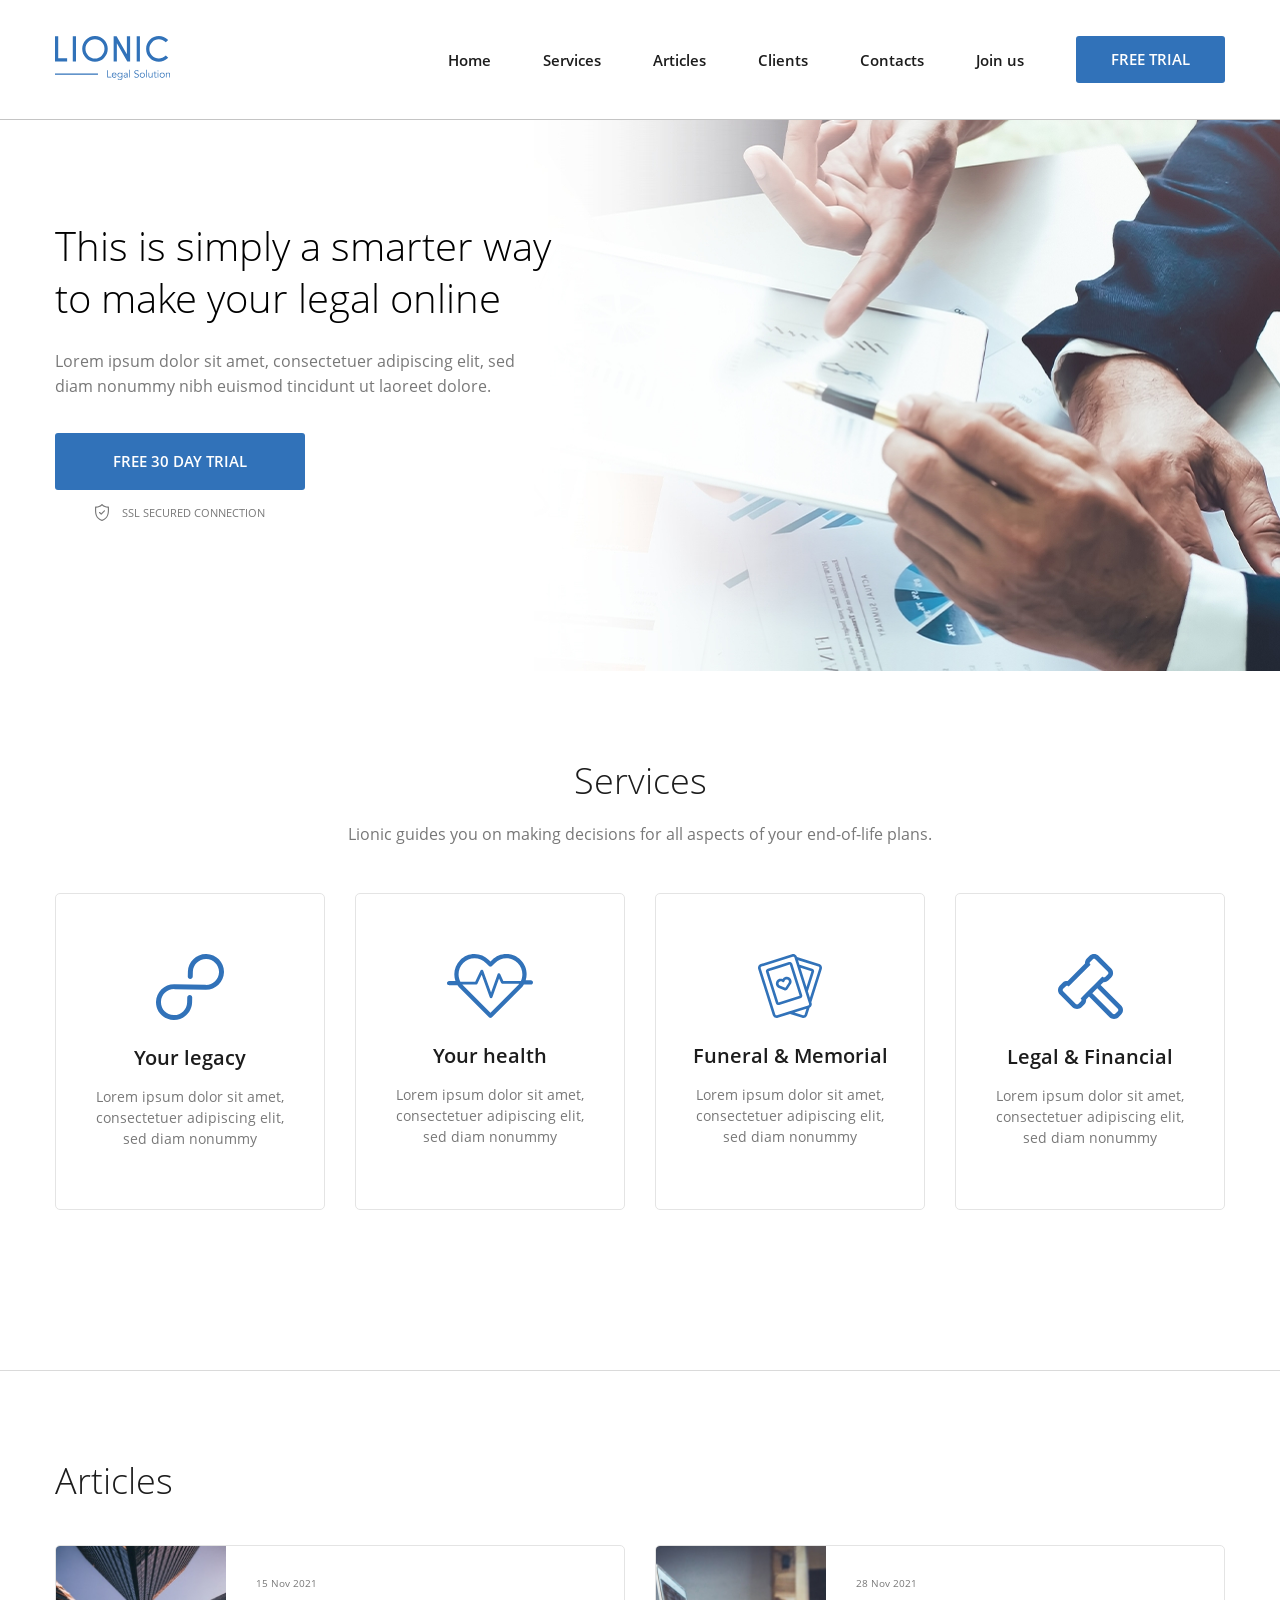
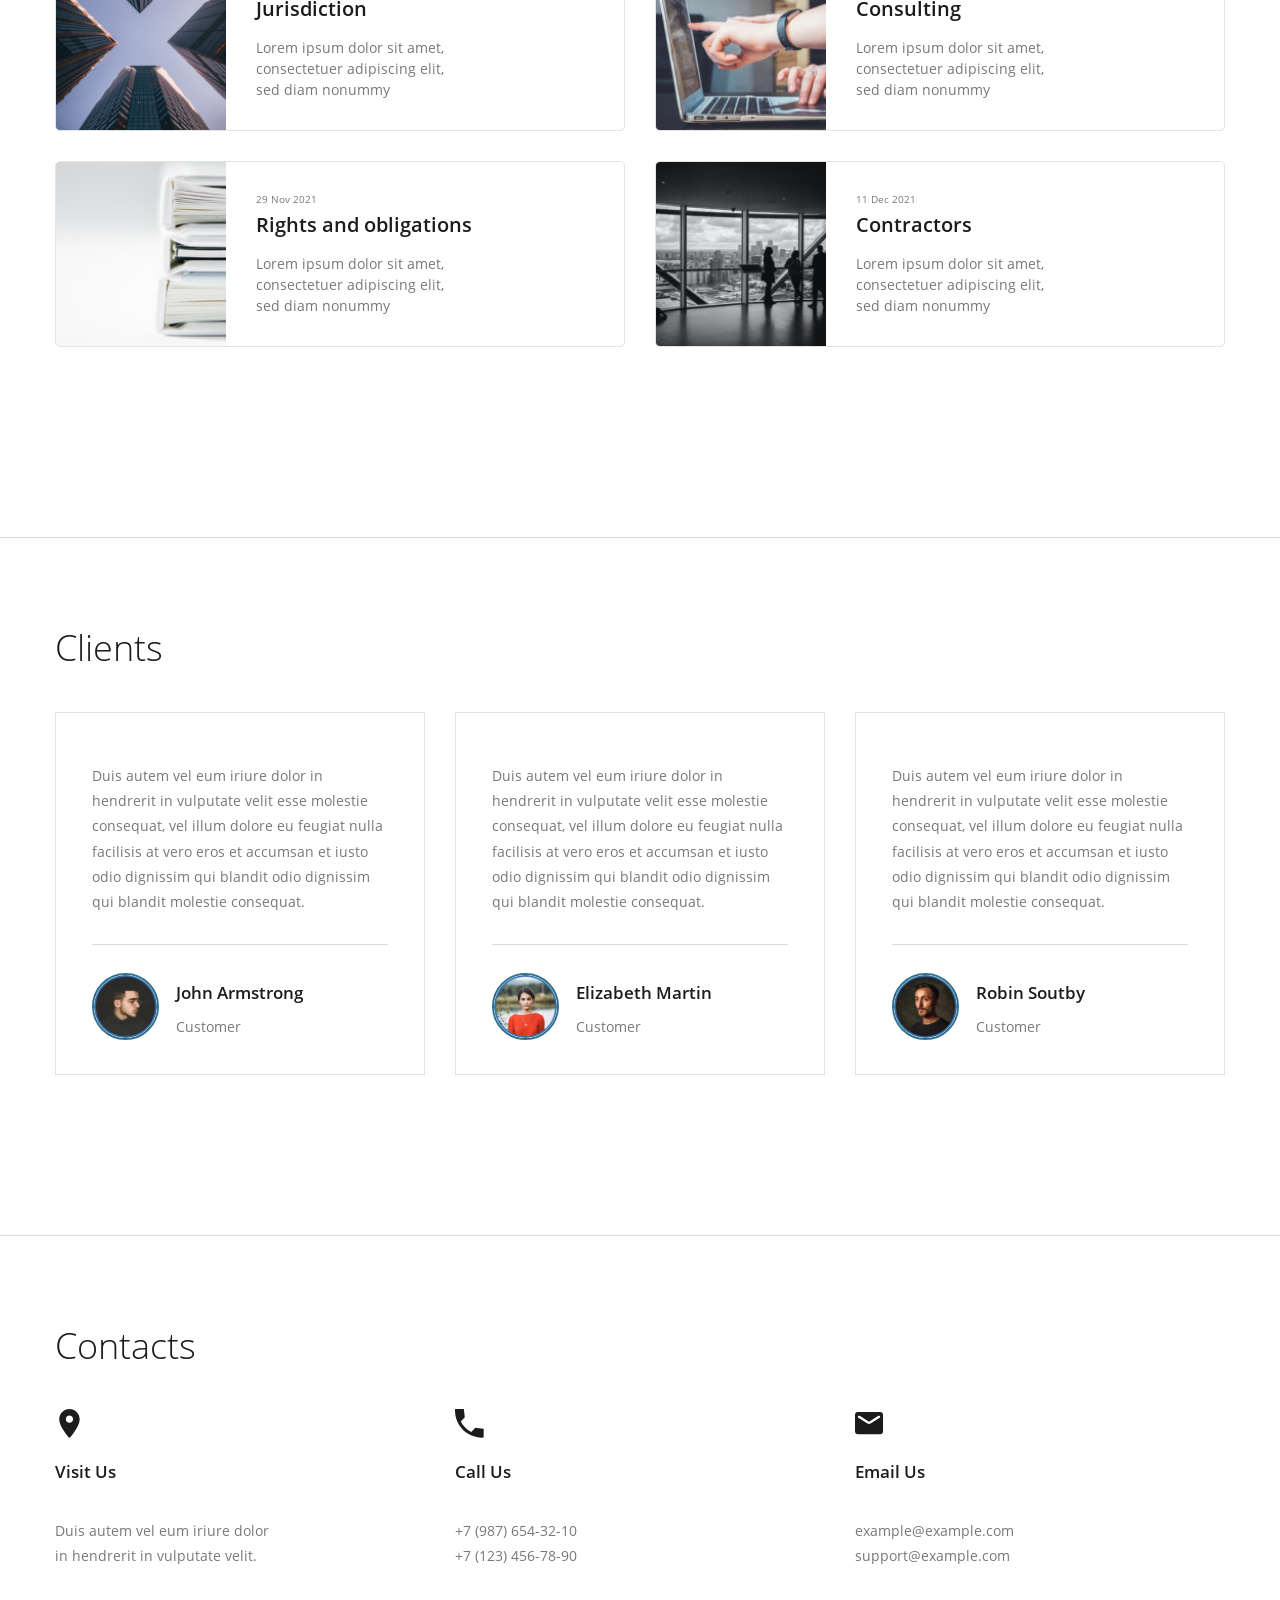
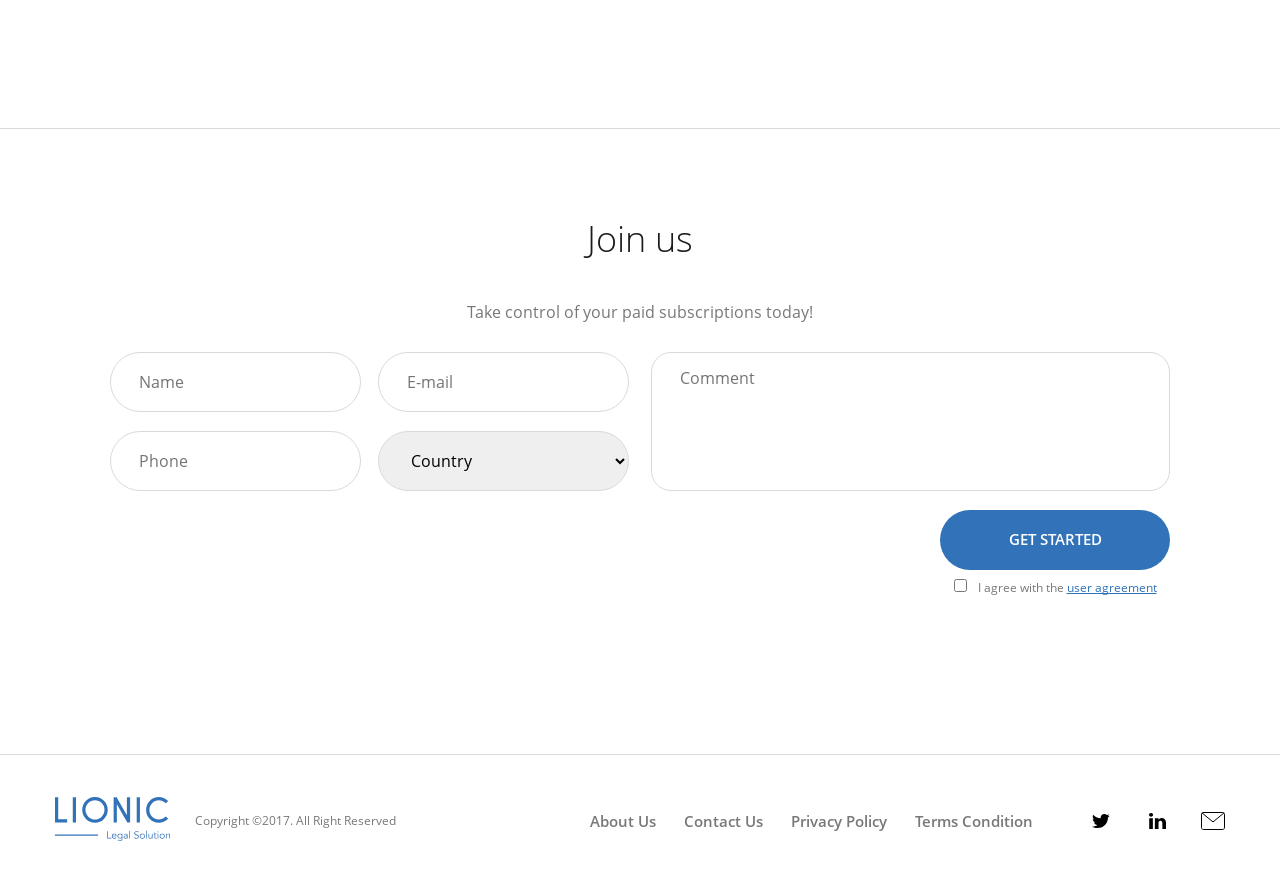
==== commit 3b656ce3: "Lionic project full update with advanced CSS1" ====
--- a/Lionic start/index.html
+++ b/Lionic start/index.html
@@ -155,66 +155,74 @@
         <ul class="list-reset articles-list flex">
           <li class="articles-item">
             <article class="blog-preview flex">
-              <img src="img/blog-1.jpg" alt="Blog photo 1" class="blog-preview-image">
-              <div class="blog-preview-text">
-                <time datetime="2021-11-15 19:30" class="blog-preview-time">
-                  15 Nov 2021
-                </time>
-                <h3 class="blog-preview-title">
-                  Jurisdiction
-                </h3>
-                <p class="blog-preview-desc">
-                  Lorem ipsum dolor sit amet, consectetuer adipiscing elit, sed diam nonummy
-                </p>
-              </div>
+              <a href="#" class="blog-preview-link flex">
+                <img src="img/blog-1.jpg" alt="Blog photo 1" class="blog-preview-image">
+                <div class="blog-preview-text">
+                  <time datetime="2021-11-15 19:30" class="blog-preview-time">
+                    15 Nov 2021
+                  </time>
+                  <h3 class="blog-preview-title">
+                    Jurisdiction
+                  </h3>
+                  <p class="blog-preview-desc">
+                    Lorem ipsum dolor sit amet, consectetuer adipiscing elit, sed diam nonummy
+                  </p>
+                </div>
+              </a>
             </article>
           </li>
           <li class="articles-item">
             <article class="blog-preview flex">
-              <img src="img/blog-2.jpg" alt="Blog photo 2" class="blog-preview-image">
-              <div class="blog-preview-text">
-                <time datetime="2021-11-15 19:30" class="blog-preview-time">
-                  28 Nov 2021
-                </time>
-                <h3 class="blog-preview-title">
-                  Consulting
-                </h3>
-                <p class="blog-preview-desc">
-                  Lorem ipsum dolor sit amet, consectetuer adipiscing elit, sed diam nonummy
-                </p>
-              </div>
+              <a href="" class="blog-preview-link flex">
+                <img src="img/blog-2.jpg" alt="Blog photo 2" class="blog-preview-image">
+                <div class="blog-preview-text">
+                  <time datetime="2021-11-15 19:30" class="blog-preview-time">
+                    28 Nov 2021
+                  </time>
+                  <h3 class="blog-preview-title">
+                    Consulting
+                  </h3>
+                  <p class="blog-preview-desc">
+                    Lorem ipsum dolor sit amet, consectetuer adipiscing elit, sed diam nonummy
+                  </p>
+                </div>
+              </a>
             </article>
           </li>
           <li class="articles-item">
             <article class="blog-preview flex">
-              <img src="img/blog-3.jpg" alt="Blog photo 3" class="blog-preview-image">
-              <div class="blog-preview-text">
-                <time datetime="2021-11-15 19:30" class="blog-preview-time">
-                  29 Nov 2021
-                </time>
-                <h3 class="blog-preview-title">
-                  Rights and obligations
-                </h3>
-                <p class="blog-preview-desc">
-                  Lorem ipsum dolor sit amet, consectetuer adipiscing elit, sed diam nonummy
-                </p>
-              </div>
+              <a href="" class="blog-preview-link flex">
+                <img src="img/blog-3.jpg" alt="Blog photo 3" class="blog-preview-image">
+                <div class="blog-preview-text">
+                  <time datetime="2021-11-15 19:30" class="blog-preview-time">
+                    29 Nov 2021
+                  </time>
+                  <h3 class="blog-preview-title">
+                    Rights and obligations
+                  </h3>
+                  <p class="blog-preview-desc">
+                    Lorem ipsum dolor sit amet, consectetuer adipiscing elit, sed diam nonummy
+                  </p>
+                </div>
+              </a>
             </article>
           </li>
           <li class="articles-item">
             <article class="blog-preview flex">
-              <img src="img/blog-4.jpg" alt="Blog photo 4" class="blog-preview-image">
-              <div class="blog-preview-text">
-                <time datetime="2021-11-15 19:30" class="blog-preview-time">
-                  11 Dec 2021
-                </time>
-                <h3 class="blog-preview-title">
-                  Contractors
-                </h3>
-                <p class="blog-preview-desc">
-                  Lorem ipsum dolor sit amet, consectetuer adipiscing elit, sed diam nonummy
-                </p>
-              </div>
+              <a href="" class="blog-preview-link flex">
+                <img src="img/blog-4.jpg" alt="Blog photo 4" class="blog-preview-image">
+                <div class="blog-preview-text">
+                  <time datetime="2021-11-15 19:30" class="blog-preview-time">
+                    11 Dec 2021
+                  </time>
+                  <h3 class="blog-preview-title">
+                    Contractors
+                  </h3>
+                  <p class="blog-preview-desc">
+                    Lorem ipsum dolor sit amet, consectetuer adipiscing elit, sed diam nonummy
+                  </p>
+                </div>
+              </a>
             </article>
           </li>
         </ul>
@@ -342,7 +350,7 @@
               <input class="form-input" type="text" name="name" placeholder="Name" required>
               <input class="form-input" type="email" name="email" placeholder="E-mail" required>
               <input class="form-input" type="tel" name="phone" placeholder="Phone" required>
-              <select class="form-select" name="country">
+              <select class="form-select" name="country" required>
                 <option value="Country" disabled selected>Country</option>
                 <option value="United Kingdom">United Kingdom</option>
                 <option value="United States">United States</option>
@@ -397,9 +405,41 @@
           </ul>
         </nav>
         <ul class="social list-reset flex">
-          <li class="social-item"><a href="#" class="social-link social-link-tw"></a></li>
-          <li class="social-item"><a href="#" class="social-link social-link-linkedin"></a></li>
-          <li class="social-item"><a href="#" class="social-link social-link-mail"></a></li>
+          <li class="social-item"><a href="#" class="social-link social-link-tw">
+              <svg width="18" height="14" viewBox="0 0 18 14" fill="none" xmlns="http://www.w3.org/2000/svg">
+                <g clip-path="url(#clip0_32_164)">
+                  <path
+                    d="M17.719 1.65632C17.0672 1.93749 16.3672 2.12756 15.6312 2.213C16.3824 1.77569 16.9578 1.08271 17.2295 0.257952C16.516 0.66998 15.7351 0.960048 14.9207 1.11556C14.258 0.428779 13.313 0 12.2675 0C10.2607 0 8.63311 1.58169 8.63311 3.53391C8.63311 3.81052 8.66516 4.08038 8.72676 4.33947C5.70575 4.19186 3.02744 2.78497 1.2347 0.647183C0.921659 1.16929 0.742478 1.77633 0.742478 2.42402C0.742478 3.64991 1.38427 4.73153 2.35946 5.36512C1.78217 5.34773 1.21754 5.19623 0.712779 4.9233V4.96795C0.712779 6.68033 1.96554 8.10817 3.6285 8.4329C3.32302 8.51427 3.00243 8.55679 2.67076 8.55679C2.43627 8.55679 2.20876 8.53521 1.98651 8.49457C2.44908 9.89809 3.7915 10.9197 5.38164 10.9486C4.13761 11.8967 2.57008 12.4619 0.867562 12.4619C0.574324 12.4619 0.284511 12.4449 0 12.4115C1.60887 13.4145 3.51914 14 5.57194 14C12.2576 14 15.914 8.61508 15.914 3.94522C15.914 3.79191 15.9105 3.63974 15.9029 3.48812C16.6153 2.98716 17.2303 2.36688 17.719 1.65632Z" />
+                </g>
+                <defs>
+                  <clipPath id="clip0_32_164">
+                    <rect width="18" height="14" fill="white" />
+                  </clipPath>
+                </defs>
+              </svg>
+            </a></li>
+          <li class="social-item"><a href="#" class="social-link social-link-linkedin">
+              <svg width="17" height="16" viewBox="0 0 17 16" fill="none" xmlns="http://www.w3.org/2000/svg">
+                <g clip-path="url(#clip0_32_166)">
+                  <path
+                    d="M3.85973 15.999V5.20386H0.215035V15.999H3.85973ZM2.03785 3.72907C3.30882 3.72907 4.09994 2.90013 4.09994 1.86422C4.07626 0.804959 3.30887 -0.000976562 2.06197 -0.000976562C0.815269 -0.000976562 0 0.804975 0 1.86422C0 2.90018 0.790923 3.72907 2.01406 3.72907H2.03774H2.03785ZM5.87706 15.999H9.52175V9.97048C9.52175 9.64784 9.54543 9.32554 9.64168 9.0949C9.90516 8.45027 10.5049 7.78262 11.5117 7.78262C12.8305 7.78262 13.3582 8.77258 13.3582 10.2238V15.999H17.0026V9.8091C17.0026 6.49325 15.2045 4.95042 12.8065 4.95042C10.8404 4.95042 9.9771 6.03237 9.49751 6.76928H9.52184V5.20363H5.87714C5.92497 6.21659 5.87714 15.9988 5.87714 15.9988L5.87706 15.999Z" />
+                </g>
+                <defs>
+                  <clipPath id="clip0_32_166">
+                    <rect width="17" height="16" fill="white" />
+                  </clipPath>
+                </defs>
+              </svg>
+            </a></li>
+          <li class="social-item"><a href="#" class="social-link social-link-mail">
+              <svg width="24" height="18" viewBox="0 0 24 18" fill="none" xmlns="http://www.w3.org/2000/svg">
+                <path
+                  d="M2.40039 0.5H21.5996C22.6744 0.5 23.5 1.31855 23.5 2.25V15.75C23.5 16.6814 22.6744 17.5 21.5996 17.5H2.40039C1.32565 17.5 0.5 16.6814 0.5 15.75V2.25C0.5 1.31855 1.32565 0.5 2.40039 0.5Z"
+                  stroke-linecap="round" stroke-linejoin="round" />
+                <path d="M22.8478 1.0625L12 9.93794L1.15222 1.0625" stroke-linecap="round"
+                  stroke-linejoin="round" />
+              </svg>
+            </a></li>
         </ul>
       </div>
     </div>
--- a/Lionic start/css/style.css
+++ b/Lionic start/css/style.css
@@ -110,12 +110,45 @@
 }
 
 .header-link {
+  position: relative;
   font-weight: 600;
   font-size: 15px;
   color: #1c1c1c
 }
 
+.header-link:focus {
+  outline: 1px solid #71a7e2;
+  outline-offset: 3px;
+}
+
+.header-link:hover {
+  color: #71a7e2;
+}
+
+.header-link::after {
+  content: "";
+  position: absolute;
+  left: 0;
+  bottom: 0;
+  width: 100%;
+  height: 2px;
+  background-color: #3474ba;
+  opacity: 0;
+
+}
+
+.header-link:active {
+  color: #3172b9;
+  outline: none;
+}
+
+.header-link:active::after {
+  opacity: 1;
+}
+
 .btn {
+  position: relative;
+  outline: none;
   font-weight: 600;
   font-size: 15px;
   color: #fff;
@@ -123,6 +156,35 @@
   border-radius: 3px;
   padding: 15px 35px;
   background-color: #3172b9;
+}
+
+.btn::after {
+  content: "";
+  position: absolute;
+  top: -3px;
+  left: -3px;
+  right: -3px;
+  bottom: -3px;
+  border-radius: inherit;
+  border: 1px solid #71a7e2;
+  outline: none;
+  opacity: 0;
+}
+
+.btn:focus::after {
+  opacity: 1;
+}
+
+.btn:hover {
+  background-color: #71a7e2;
+}
+
+.btn:active {
+  background:  #0e3b6c;
+}
+
+.btn:active::after {
+  opacity: 0;
 }
 
 .header-container {
@@ -224,11 +286,17 @@
   border-radius: 5px;
 }
 
+.services-item:hover {
+  border-color: #3172b9;
+  background-color: #3172b9;
+}
+
 .services-item:not(:nth-child(4n)) {
   margin-right: 30px;
 }
 
 .services-item-icon {
+  fill: #3172b9;
   margin-bottom: 25px;
 }
 
@@ -241,6 +309,21 @@
   text-align: center;
   color: #1c1c1c;
 }
+
+.services-item:hover .services-item-title {
+  color: #fff;
+}
+
+.services-item:hover .services-item-desc {
+  color: #fff;
+}
+
+.services-item:hover .services-item-icon path {
+  fill: #fff;
+}
+
+/* path - отвечает за графику, применяет стили именно к
+svg картинке */
 
 .services-item-desc {
   margin: 0;
@@ -325,7 +408,38 @@
   margin: 0;
 }
 
+.blog-preview-link {
+  position: relative;
+  width: 100%;
+}
+
+.blog-preview-link:focus{
+  background-color: #71a7e2 ;
+}
+
+.blog-preview-link:focus :is(.blog-preview-time, .blog-preview-title, .blog-preview-desc) {
+  color: #fff;
+}
+
+.blog-preview-link:hover{
+  background-color: #3172b9 ;
+}
+
+.blog-preview-link:hover :is(.blog-preview-time, .blog-preview-title, .blog-preview-desc) {
+  color: #fff;
+}
+
+.blog-preview-link:active {
+  background-color: #0e3b6c;
+}
+
+.blog-preview-link:active :is(.blog-preview-time, .blog-preview-title, .blog-preview-desc) {
+  color: #fff;
+}
+
+
 /* clients */
+
 
 .clients {
   border-bottom: 1px solid #dadada
@@ -441,10 +555,25 @@
 }
 
 .contacts-item-link {
+  align-self: flex-start;
+  display: inline-block;
   font-weight: 400;
   font-size: 14px;
   line-height: 180%;
   color: #787878;
+}
+
+.contacts-item-link:focus {
+  outline: 1px solid #71a7e2;
+}
+
+.contacts-item-link:hover {
+  color: #71a7e2;
+}
+
+.contacts-item-link:active {
+  color: #0e3b6c;
+  outline: none;
 }
 
 /* join us */
@@ -479,6 +608,21 @@
   margin-bottom: 19px;
 }
 
+.form-input:focus {
+  background-color:  rgba(113, 167, 226, 0.2);
+  outline: none;
+  border-color: #71a7e2
+}
+
+.form-input:hover {
+  border-color: #71a7e2
+}
+
+.form-input:active {
+  border-color: #0e3b6c;
+  background-color: #fff;
+}
+
 .form-select {
   width: 251px;
   height: 60px;
@@ -487,18 +631,48 @@
   border-radius: 50px;
 }
 
+.form-select:focus {
+  background-color:  rgba(113, 167, 226, 0.2);
+  outline: none;
+  border-color: #71a7e2
+}
+
+.form-select:hover {
+  border-color: #71a7e2
+}
+
+.form-select:active {
+  border-color: #0e3b6c;
+  background-color: #fff;
+}
+
 .form-textarea {
+  width: 100%;
+  height: 100%;
   padding: 16px 28px;
   border: 1px solid #dadada;
   border-radius: 20px;
   resize: none;
-  width: 100%;
-  height: 100%;
+}
+
+.form-textarea:focus {
+  background-color:  rgba(113, 167, 226, 0.2);
+  outline: none;
+  border-color: #71a7e2
+}
+
+.form-textarea:hover {
+  border-color: #71a7e2
+}
+
+.form-textarea:active {
+  border-color: #0e3b6c;
+  background-color: #fff;
 }
 
 .form-top {
+  margin-bottom: 19px;
   justify-content: space-between;
-  margin-bottom: 19px;
 }
 
 .form-left {
@@ -587,26 +761,48 @@
 }
 
 .social-link {
+  display: flex;
   width: 24px;
   height: 24px;
-  display: block;
-  background-size: contain;
-  background-position: center;
-  background-repeat: no-repeat;
+  align-items: center;
+  justify-content: center;
 }
 
 .social-item:not(:last-child) {
   margin-right: 32px;
 }
 
-.social-link-tw {
-  background-image: url("../img/footer-tw.svg");
-}
-
-.social-link-linkedin {
-  background-image: url("../img/footer-li.svg");
-}
-
-.social-link-mail {
-  background-image: url("../img/footer-mail.svg");
-}
+.social-link svg {
+  fill: #000;
+}
+
+.social-link-mail svg {
+  fill: transparent;
+  stroke: #000;
+}
+
+/* stroke - так как у значка почты нет заливки, а есть цвет "костей",
+используем stroke */
+
+.social-link:focus {
+  outline-offset: 2px;
+  outline: 1px solid #71a7e2;
+}
+
+.social-link:hover svg {
+  fill: #71a7e2;
+}
+
+.social-link-mail:hover svg {
+  fill: transparent;
+  stroke: #71a7e2;
+}
+
+.social-link:active svg {
+  fill: #3172b9;
+}
+
+.social-link-mail:active svg {
+  fill: transparent;
+  stroke: #3172b9;
+}
